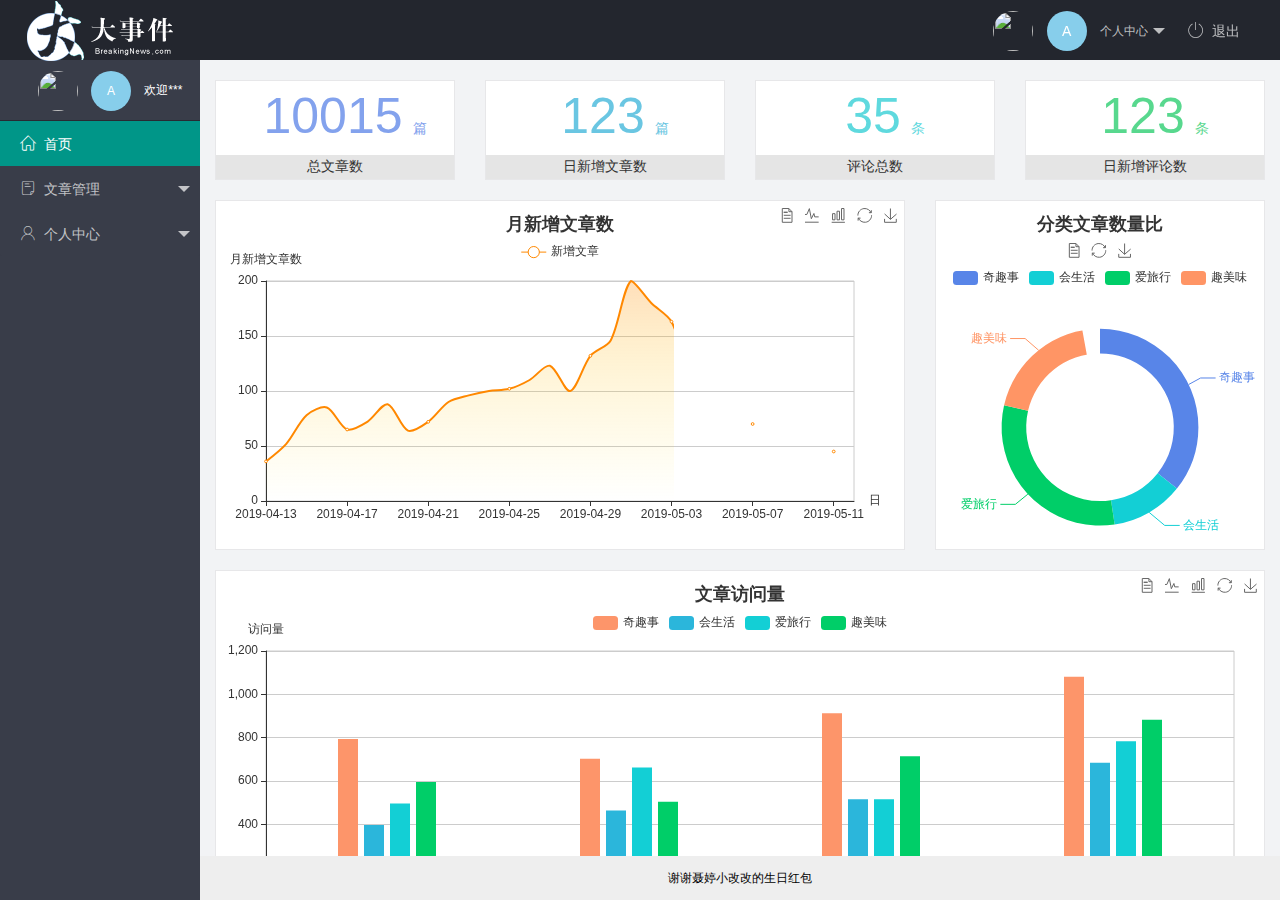
==== index.html @ 0f0960f3 "07" ====
<!DOCTYPE html>
<html lang="en">

<head>
  <meta charset="UTF-8">
  <meta name="viewport" content="width=device-width, initial-scale=1.0">
  <title>后台主页</title>
  <link rel="stylesheet" href="./assets/lib/layui/css/layui.css">
  <link rel="stylesheet" href="./assets/fonts/iconfont.css">
  <link rel="stylesheet" href="./assets/css/index.css">
</head>

<body class="layui-layout-body">
  <div class="layui-layout layui-layout-admin">
    <div class="layui-header">
      <div class="layui-logo">
        <img src="./assets/images/logo.png" alt="">
      </div>
      <!-- 头部区域（可配合layui已有的水平导航） -->

      <ul class="layui-nav layui-layout-right">
        <li class="layui-nav-item">
          <a href="javascript:;" class="userinfo">
            <img src="http://t.cn/RCzsdCq" class="layui-nav-img">
            <span class="text-avatar">A</span>
            个人中心
          </a>
          <dl class="layui-nav-child">
            <dd><a href="">

                基本资料</a></dd>
            <dd><a href="">更换头像</a></dd>
            <dd><a href="">重置密码</a></dd>
          </dl>
        </li>
        <li class="layui-nav-item"><a href=""><span class='iconfont icon-tuichu'></span>退出</a></li>
      </ul>
    </div>

    <div class="layui-side layui-bg-black">
      <div class="layui-side-scroll">
        <div class="userinfo">
          <img src="http://t.cn/RCzsdCq" class="layui-nav-img">
          <span class="text-avatar">A</span>
          <span id='welcome'>欢迎***</span>
        </div>
        <!-- 左侧导航区域（可配合layui已有的垂直导航） -->
        <ul class="layui-nav layui-nav-tree" lay-shrink="all">
          <li class="layui-nav-item  layui-this"><a href="./home/dashboard.html" target="fm"><span
                class='iconfont icon-home'></span>首页</a></li>
          <li class="layui-nav-item">
            <a class="" href="javascript:;"><span class='iconfont icon-16'></span>文章管理</a>
            <dl class="layui-nav-child">
              <dd><a href="javascript:;"> <i class='layui-icon layui-icon-app'></i>文章类别</a></dd>
              <dd><a href="javascript:;"> <i class='layui-icon layui-icon-app'></i>文章列表</a></dd>
              <dd><a href="javascript:;"> <i class='layui-icon layui-icon-app'></i>发布文章</a></dd>
            </dl>
          </li>
          <li class="layui-nav-item">
            <a href="javascript:;"><span class='iconfont icon-user'></span>个人中心</a>
            <dl class="layui-nav-child">
              <dd><a href="javascript:;"> <i class='layui-icon layui-icon-app'></i>基本资料</a></dd>
              <dd><a href="javascript:;"> <i class='layui-icon layui-icon-app'></i>更换头像</a></dd>
              <dd><a href="javascript:;"> <i class='layui-icon layui-icon-app'></i>重置密码</a></dd>
            </dl>
          </li>
        </ul>
      </div>
    </div>

    <div class="layui-body">
      <!-- 内容主体区域 -->
      <iframe name="fm" src="./home/dashboard.html" frameborder='0'></iframe>

      <div class="layui-footer">
        <!-- 底部固定区域 -->
        谢谢聂婷小改改的生日红包
      </div>
    </div>
    <script src="./assets/lib/layui/layui.all.js"></script>
</body>

</html>
---- assets/lib/layui/css/layui.css ----
/** layui-v2.5.5 MIT License By https://www.layui.com */
 .layui-inline,img{display:inline-block;vertical-align:middle}h1,h2,h3,h4,h5,h6{font-weight:400}.layui-edge,.layui-header,.layui-inline,.layui-main{position:relative}.layui-body,.layui-edge,.layui-elip{overflow:hidden}.layui-btn,.layui-edge,.layui-inline,img{vertical-align:middle}.layui-btn,.layui-disabled,.layui-icon,.layui-unselect{-moz-user-select:none;-webkit-user-select:none;-ms-user-select:none}.layui-elip,.layui-form-checkbox span,.layui-form-pane .layui-form-label{text-overflow:ellipsis;white-space:nowrap}.layui-breadcrumb,.layui-tree-btnGroup{visibility:hidden}blockquote,body,button,dd,div,dl,dt,form,h1,h2,h3,h4,h5,h6,input,li,ol,p,pre,td,textarea,th,ul{margin:0;padding:0;-webkit-tap-highlight-color:rgba(0,0,0,0)}a:active,a:hover{outline:0}img{border:none}li{list-style:none}table{border-collapse:collapse;border-spacing:0}h4,h5,h6{font-size:100%}button,input,optgroup,option,select,textarea{font-family:inherit;font-size:inherit;font-style:inherit;font-weight:inherit;outline:0}pre{white-space:pre-wrap;white-space:-moz-pre-wrap;white-space:-pre-wrap;white-space:-o-pre-wrap;word-wrap:break-word}body{line-height:24px;font:14px Helvetica Neue,Helvetica,PingFang SC,Tahoma,Arial,sans-serif}hr{height:1px;margin:10px 0;border:0;clear:both}a{color:#333;text-decoration:none}a:hover{color:#777}a cite{font-style:normal;*cursor:pointer}.layui-border-box,.layui-border-box *{box-sizing:border-box}.layui-box,.layui-box *{box-sizing:content-box}.layui-clear{clear:both;*zoom:1}.layui-clear:after{content:'\20';clear:both;*zoom:1;display:block;height:0}.layui-inline{*display:inline;*zoom:1}.layui-edge{display:inline-block;width:0;height:0;border-width:6px;border-style:dashed;border-color:transparent}.layui-edge-top{top:-4px;border-bottom-color:#999;border-bottom-style:solid}.layui-edge-right{border-left-color:#999;border-left-style:solid}.layui-edge-bottom{top:2px;border-top-color:#999;border-top-style:solid}.layui-edge-left{border-right-color:#999;border-right-style:solid}.layui-disabled,.layui-disabled:hover{color:#d2d2d2!important;cursor:not-allowed!important}.layui-circle{border-radius:100%}.layui-show{display:block!important}.layui-hide{display:none!important}@font-face{font-family:layui-icon;src:url(../font/iconfont.eot?v=250);src:url(../font/iconfont.eot?v=250#iefix) format('embedded-opentype'),url(../font/iconfont.woff2?v=250) format('woff2'),url(../font/iconfont.woff?v=250) format('woff'),url(../font/iconfont.ttf?v=250) format('truetype'),url(../font/iconfont.svg?v=250#layui-icon) format('svg')}.layui-icon{font-family:layui-icon!important;font-size:16px;font-style:normal;-webkit-font-smoothing:antialiased;-moz-osx-font-smoothing:grayscale}.layui-icon-reply-fill:before{content:"\e611"}.layui-icon-set-fill:before{content:"\e614"}.layui-icon-menu-fill:before{content:"\e60f"}.layui-icon-search:before{content:"\e615"}.layui-icon-share:before{content:"\e641"}.layui-icon-set-sm:before{content:"\e620"}.layui-icon-engine:before{content:"\e628"}.layui-icon-close:before{content:"\1006"}.layui-icon-close-fill:before{content:"\1007"}.layui-icon-chart-screen:before{content:"\e629"}.layui-icon-star:before{content:"\e600"}.layui-icon-circle-dot:before{content:"\e617"}.layui-icon-chat:before{content:"\e606"}.layui-icon-release:before{content:"\e609"}.layui-icon-list:before{content:"\e60a"}.layui-icon-chart:before{content:"\e62c"}.layui-icon-ok-circle:before{content:"\1005"}.layui-icon-layim-theme:before{content:"\e61b"}.layui-icon-table:before{content:"\e62d"}.layui-icon-right:before{content:"\e602"}.layui-icon-left:before{content:"\e603"}.layui-icon-cart-simple:before{content:"\e698"}.layui-icon-face-cry:before{content:"\e69c"}.layui-icon-face-smile:before{content:"\e6af"}.layui-icon-survey:before{content:"\e6b2"}.layui-icon-tree:before{content:"\e62e"}.layui-icon-upload-circle:before{content:"\e62f"}.layui-icon-add-circle:before{content:"\e61f"}.layui-icon-download-circle:before{content:"\e601"}.layui-icon-templeate-1:before{content:"\e630"}.layui-icon-util:before{content:"\e631"}.layui-icon-face-surprised:before{content:"\e664"}.layui-icon-edit:before{content:"\e642"}.layui-icon-speaker:before{content:"\e645"}.layui-icon-down:before{content:"\e61a"}.layui-icon-file:before{content:"\e621"}.layui-icon-layouts:before{content:"\e632"}.layui-icon-rate-half:before{content:"\e6c9"}.layui-icon-add-circle-fine:before{content:"\e608"}.layui-icon-prev-circle:before{content:"\e633"}.layui-icon-read:before{content:"\e705"}.layui-icon-404:before{content:"\e61c"}.layui-icon-carousel:before{content:"\e634"}.layui-icon-help:before{content:"\e607"}.layui-icon-code-circle:before{content:"\e635"}.layui-icon-water:before{content:"\e636"}.layui-icon-username:before{content:"\e66f"}.layui-icon-find-fill:before{content:"\e670"}.layui-icon-about:before{content:"\e60b"}.layui-icon-location:before{content:"\e715"}.layui-icon-up:before{content:"\e619"}.layui-icon-pause:before{content:"\e651"}.layui-icon-date:before{content:"\e637"}.layui-icon-layim-uploadfile:before{content:"\e61d"}.layui-icon-delete:before{content:"\e640"}.layui-icon-play:before{content:"\e652"}.layui-icon-top:before{content:"\e604"}.layui-icon-friends:before{content:"\e612"}.layui-icon-refresh-3:before{content:"\e9aa"}.layui-icon-ok:before{content:"\e605"}.layui-icon-layer:before{content:"\e638"}.layui-icon-face-smile-fine:before{content:"\e60c"}.layui-icon-dollar:before{content:"\e659"}.layui-icon-group:before{content:"\e613"}.layui-icon-layim-download:before{content:"\e61e"}.layui-icon-picture-fine:before{content:"\e60d"}.layui-icon-link:before{content:"\e64c"}.layui-icon-diamond:before{content:"\e735"}.layui-icon-log:before{content:"\e60e"}.layui-icon-rate-solid:before{content:"\e67a"}.layui-icon-fonts-del:before{content:"\e64f"}.layui-icon-unlink:before{content:"\e64d"}.layui-icon-fonts-clear:before{content:"\e639"}.layui-icon-triangle-r:before{content:"\e623"}.layui-icon-circle:before{content:"\e63f"}.layui-icon-radio:before{content:"\e643"}.layui-icon-align-center:before{content:"\e647"}.layui-icon-align-right:before{content:"\e648"}.layui-icon-align-left:before{content:"\e649"}.layui-icon-loading-1:before{content:"\e63e"}.layui-icon-return:before{content:"\e65c"}.layui-icon-fonts-strong:before{content:"\e62b"}.layui-icon-upload:before{content:"\e67c"}.layui-icon-dialogue:before{content:"\e63a"}.layui-icon-video:before{content:"\e6ed"}.layui-icon-headset:before{content:"\e6fc"}.layui-icon-cellphone-fine:before{content:"\e63b"}.layui-icon-add-1:before{content:"\e654"}.layui-icon-face-smile-b:before{content:"\e650"}.layui-icon-fonts-html:before{content:"\e64b"}.layui-icon-form:before{content:"\e63c"}.layui-icon-cart:before{content:"\e657"}.layui-icon-camera-fill:before{content:"\e65d"}.layui-icon-tabs:before{content:"\e62a"}.layui-icon-fonts-code:before{content:"\e64e"}.layui-icon-fire:before{content:"\e756"}.layui-icon-set:before{content:"\e716"}.layui-icon-fonts-u:before{content:"\e646"}.layui-icon-triangle-d:before{content:"\e625"}.layui-icon-tips:before{content:"\e702"}.layui-icon-picture:before{content:"\e64a"}.layui-icon-more-vertical:before{content:"\e671"}.layui-icon-flag:before{content:"\e66c"}.layui-icon-loading:before{content:"\e63d"}.layui-icon-fonts-i:before{content:"\e644"}.layui-icon-refresh-1:before{content:"\e666"}.layui-icon-rmb:before{content:"\e65e"}.layui-icon-home:before{content:"\e68e"}.layui-icon-user:before{content:"\e770"}.layui-icon-notice:before{content:"\e667"}.layui-icon-login-weibo:before{content:"\e675"}.layui-icon-voice:before{content:"\e688"}.layui-icon-upload-drag:before{content:"\e681"}.layui-icon-login-qq:before{content:"\e676"}.layui-icon-snowflake:before{content:"\e6b1"}.layui-icon-file-b:before{content:"\e655"}.layui-icon-template:before{content:"\e663"}.layui-icon-auz:before{content:"\e672"}.layui-icon-console:before{content:"\e665"}.layui-icon-app:before{content:"\e653"}.layui-icon-prev:before{content:"\e65a"}.layui-icon-website:before{content:"\e7ae"}.layui-icon-next:before{content:"\e65b"}.layui-icon-component:before{content:"\e857"}.layui-icon-more:before{content:"\e65f"}.layui-icon-login-wechat:before{content:"\e677"}.layui-icon-shrink-right:before{content:"\e668"}.layui-icon-spread-left:before{content:"\e66b"}.layui-icon-camera:before{content:"\e660"}.layui-icon-note:before{content:"\e66e"}.layui-icon-refresh:before{content:"\e669"}.layui-icon-female:before{content:"\e661"}.layui-icon-male:before{content:"\e662"}.layui-icon-password:before{content:"\e673"}.layui-icon-senior:before{content:"\e674"}.layui-icon-theme:before{content:"\e66a"}.layui-icon-tread:before{content:"\e6c5"}.layui-icon-praise:before{content:"\e6c6"}.layui-icon-star-fill:before{content:"\e658"}.layui-icon-rate:before{content:"\e67b"}.layui-icon-template-1:before{content:"\e656"}.layui-icon-vercode:before{content:"\e679"}.layui-icon-cellphone:before{content:"\e678"}.layui-icon-screen-full:before{content:"\e622"}.layui-icon-screen-restore:before{content:"\e758"}.layui-icon-cols:before{content:"\e610"}.layui-icon-export:before{content:"\e67d"}.layui-icon-print:before{content:"\e66d"}.layui-icon-slider:before{content:"\e714"}.layui-icon-addition:before{content:"\e624"}.layui-icon-subtraction:before{content:"\e67e"}.layui-icon-service:before{content:"\e626"}.layui-icon-transfer:before{content:"\e691"}.layui-main{width:1140px;margin:0 auto}.layui-header{z-index:1000;height:60px}.layui-header a:hover{transition:all .5s;-webkit-transition:all .5s}.layui-side{position:fixed;left:0;top:0;bottom:0;z-index:999;width:200px;overflow-x:hidden}.layui-side-scroll{position:relative;width:220px;height:100%;overflow-x:hidden}.layui-body{position:absolute;left:200px;right:0;top:0;bottom:0;z-index:998;width:auto;overflow-y:auto;box-sizing:border-box}.layui-layout-body{overflow:hidden}.layui-layout-admin .layui-header{background-color:#23262E}.layui-layout-admin .layui-side{top:60px;width:200px;overflow-x:hidden}.layui-layout-admin .layui-body{position:fixed;top:60px;bottom:44px}.layui-layout-admin .layui-main{width:auto;margin:0 15px}.layui-layout-admin .layui-footer{position:fixed;left:200px;right:0;bottom:0;height:44px;line-height:44px;padding:0 15px;background-color:#eee}.layui-layout-admin .layui-logo{position:absolute;left:0;top:0;width:200px;height:100%;line-height:60px;text-align:center;color:#009688;font-size:16px}.layui-layout-admin .layui-header .layui-nav{background:0 0}.layui-layout-left{position:absolute!important;left:200px;top:0}.layui-layout-right{position:absolute!important;right:0;top:0}.layui-container{position:relative;margin:0 auto;padding:0 15px;box-sizing:border-box}.layui-fluid{position:relative;margin:0 auto;padding:0 15px}.layui-row:after,.layui-row:before{content:'';display:block;clear:both}.layui-col-lg1,.layui-col-lg10,.layui-col-lg11,.layui-col-lg12,.layui-col-lg2,.layui-col-lg3,.layui-col-lg4,.layui-col-lg5,.layui-col-lg6,.layui-col-lg7,.layui-col-lg8,.layui-col-lg9,.layui-col-md1,.layui-col-md10,.layui-col-md11,.layui-col-md12,.layui-col-md2,.layui-col-md3,.layui-col-md4,.layui-col-md5,.layui-col-md6,.layui-col-md7,.layui-col-md8,.layui-col-md9,.layui-col-sm1,.layui-col-sm10,.layui-col-sm11,.layui-col-sm12,.layui-col-sm2,.layui-col-sm3,.layui-col-sm4,.layui-col-sm5,.layui-col-sm6,.layui-col-sm7,.layui-col-sm8,.layui-col-sm9,.layui-col-xs1,.layui-col-xs10,.layui-col-xs11,.layui-col-xs12,.layui-col-xs2,.layui-col-xs3,.layui-col-xs4,.layui-col-xs5,.layui-col-xs6,.layui-col-xs7,.layui-col-xs8,.layui-col-xs9{position:relative;display:block;box-sizing:border-box}.layui-col-xs1,.layui-col-xs10,.layui-col-xs11,.layui-col-xs12,.layui-col-xs2,.layui-col-xs3,.layui-col-xs4,.layui-col-xs5,.layui-col-xs6,.layui-col-xs7,.layui-col-xs8,.layui-col-xs9{float:left}.layui-col-xs1{width:8.33333333%}.layui-col-xs2{width:16.66666667%}.layui-col-xs3{width:25%}.layui-col-xs4{width:33.33333333%}.layui-col-xs5{width:41.66666667%}.layui-col-xs6{width:50%}.layui-col-xs7{width:58.33333333%}.layui-col-xs8{width:66.66666667%}.layui-col-xs9{width:75%}.layui-col-xs10{width:83.33333333%}.layui-col-xs11{width:91.66666667%}.layui-col-xs12{width:100%}.layui-col-xs-offset1{margin-left:8.33333333%}.layui-col-xs-offset2{margin-left:16.66666667%}.layui-col-xs-offset3{margin-left:25%}.layui-col-xs-offset4{margin-left:33.33333333%}.layui-col-xs-offset5{margin-left:41.66666667%}.layui-col-xs-offset6{margin-left:50%}.layui-col-xs-offset7{margin-left:58.33333333%}.layui-col-xs-offset8{margin-left:66.66666667%}.layui-col-xs-offset9{margin-left:75%}.layui-col-xs-offset10{margin-left:83.33333333%}.layui-col-xs-offset11{margin-left:91.66666667%}.layui-col-xs-offset12{margin-left:100%}@media screen and (max-width:768px){.layui-hide-xs{display:none!important}.layui-show-xs-block{display:block!important}.layui-show-xs-inline{display:inline!important}.layui-show-xs-inline-block{display:inline-block!important}}@media screen and (min-width:768px){.layui-container{width:750px}.layui-hide-sm{display:none!important}.layui-show-sm-block{display:block!important}.layui-show-sm-inline{display:inline!important}.layui-show-sm-inline-block{display:inline-block!important}.layui-col-sm1,.layui-col-sm10,.layui-col-sm11,.layui-col-sm12,.layui-col-sm2,.layui-col-sm3,.layui-col-sm4,.layui-col-sm5,.layui-col-sm6,.layui-col-sm7,.layui-col-sm8,.layui-col-sm9{float:left}.layui-col-sm1{width:8.33333333%}.layui-col-sm2{width:16.66666667%}.layui-col-sm3{width:25%}.layui-col-sm4{width:33.33333333%}.layui-col-sm5{width:41.66666667%}.layui-col-sm6{width:50%}.layui-col-sm7{width:58.33333333%}.layui-col-sm8{width:66.66666667%}.layui-col-sm9{width:75%}.layui-col-sm10{width:83.33333333%}.layui-col-sm11{width:91.66666667%}.layui-col-sm12{width:100%}.layui-col-sm-offset1{margin-left:8.33333333%}.layui-col-sm-offset2{margin-left:16.66666667%}.layui-col-sm-offset3{margin-left:25%}.layui-col-sm-offset4{margin-left:33.33333333%}.layui-col-sm-offset5{margin-left:41.66666667%}.layui-col-sm-offset6{margin-left:50%}.layui-col-sm-offset7{margin-left:58.33333333%}.layui-col-sm-offset8{margin-left:66.66666667%}.layui-col-sm-offset9{margin-left:75%}.layui-col-sm-offset10{margin-left:83.33333333%}.layui-col-sm-offset11{margin-left:91.66666667%}.layui-col-sm-offset12{margin-left:100%}}@media screen and (min-width:992px){.layui-container{width:970px}.layui-hide-md{display:none!important}.layui-show-md-block{display:block!important}.layui-show-md-inline{display:inline!important}.layui-show-md-inline-block{display:inline-block!important}.layui-col-md1,.layui-col-md10,.layui-col-md11,.layui-col-md12,.layui-col-md2,.layui-col-md3,.layui-col-md4,.layui-col-md5,.layui-col-md6,.layui-col-md7,.layui-col-md8,.layui-col-md9{float:left}.layui-col-md1{width:8.33333333%}.layui-col-md2{width:16.66666667%}.layui-col-md3{width:25%}.layui-col-md4{width:33.33333333%}.layui-col-md5{width:41.66666667%}.layui-col-md6{width:50%}.layui-col-md7{width:58.33333333%}.layui-col-md8{width:66.66666667%}.layui-col-md9{width:75%}.layui-col-md10{width:83.33333333%}.layui-col-md11{width:91.66666667%}.layui-col-md12{width:100%}.layui-col-md-offset1{margin-left:8.33333333%}.layui-col-md-offset2{margin-left:16.66666667%}.layui-col-md-offset3{margin-left:25%}.layui-col-md-offset4{margin-left:33.33333333%}.layui-col-md-offset5{margin-left:41.66666667%}.layui-col-md-offset6{margin-left:50%}.layui-col-md-offset7{margin-left:58.33333333%}.layui-col-md-offset8{margin-left:66.66666667%}.layui-col-md-offset9{margin-left:75%}.layui-col-md-offset10{margin-left:83.33333333%}.layui-col-md-offset11{margin-left:91.66666667%}.layui-col-md-offset12{margin-left:100%}}@media screen and (min-width:1200px){.layui-container{width:1170px}.layui-hide-lg{display:none!important}.layui-show-lg-block{display:block!important}.layui-show-lg-inline{display:inline!important}.layui-show-lg-inline-block{display:inline-block!important}.layui-col-lg1,.layui-col-lg10,.layui-col-lg11,.layui-col-lg12,.layui-col-lg2,.layui-col-lg3,.layui-col-lg4,.layui-col-lg5,.layui-col-lg6,.layui-col-lg7,.layui-col-lg8,.layui-col-lg9{float:left}.layui-col-lg1{width:8.33333333%}.layui-col-lg2{width:16.66666667%}.layui-col-lg3{width:25%}.layui-col-lg4{width:33.33333333%}.layui-col-lg5{width:41.66666667%}.layui-col-lg6{width:50%}.layui-col-lg7{width:58.33333333%}.layui-col-lg8{width:66.66666667%}.layui-col-lg9{width:75%}.layui-col-lg10{width:83.33333333%}.layui-col-lg11{width:91.66666667%}.layui-col-lg12{width:100%}.layui-col-lg-offset1{margin-left:8.33333333%}.layui-col-lg-offset2{margin-left:16.66666667%}.layui-col-lg-offset3{margin-left:25%}.layui-col-lg-offset4{margin-left:33.33333333%}.layui-col-lg-offset5{margin-left:41.66666667%}.layui-col-lg-offset6{margin-left:50%}.layui-col-lg-offset7{margin-left:58.33333333%}.layui-col-lg-offset8{margin-left:66.66666667%}.layui-col-lg-offset9{margin-left:75%}.layui-col-lg-offset10{margin-left:83.33333333%}.layui-col-lg-offset11{margin-left:91.66666667%}.layui-col-lg-offset12{margin-left:100%}}.layui-col-space1{margin:-.5px}.layui-col-space1>*{padding:.5px}.layui-col-space3{margin:-1.5px}.layui-col-space3>*{padding:1.5px}.layui-col-space5{margin:-2.5px}.layui-col-space5>*{padding:2.5px}.layui-col-space8{margin:-3.5px}.layui-col-space8>*{padding:3.5px}.layui-col-space10{margin:-5px}.layui-col-space10>*{padding:5px}.layui-col-space12{margin:-6px}.layui-col-space12>*{padding:6px}.layui-col-space15{margin:-7.5px}.layui-col-space15>*{padding:7.5px}.layui-col-space18{margin:-9px}.layui-col-space18>*{padding:9px}.layui-col-space20{margin:-10px}.layui-col-space20>*{padding:10px}.layui-col-space22{margin:-11px}.layui-col-space22>*{padding:11px}.layui-col-space25{margin:-12.5px}.layui-col-space25>*{padding:12.5px}.layui-col-space30{margin:-15px}.layui-col-space30>*{padding:15px}.layui-btn,.layui-input,.layui-select,.layui-textarea,.layui-upload-button{outline:0;-webkit-appearance:none;transition:all .3s;-webkit-transition:all .3s;box-sizing:border-box}.layui-elem-quote{margin-bottom:10px;padding:15px;line-height:22px;border-left:5px solid #009688;border-radius:0 2px 2px 0;background-color:#f2f2f2}.layui-quote-nm{border-style:solid;border-width:1px 1px 1px 5px;background:0 0}.layui-elem-field{margin-bottom:10px;padding:0;border-width:1px;border-style:solid}.layui-elem-field legend{margin-left:20px;padding:0 10px;font-size:20px;font-weight:300}.layui-field-title{margin:10px 0 20px;border-width:1px 0 0}.layui-field-box{padding:10px 15px}.layui-field-title .layui-field-box{padding:10px 0}.layui-progress{position:relative;height:6px;border-radius:20px;background-color:#e2e2e2}.layui-progress-bar{position:absolute;left:0;top:0;width:0;max-width:100%;height:6px;border-radius:20px;text-align:right;background-color:#5FB878;transition:all .3s;-webkit-transition:all .3s}.layui-progress-big,.layui-progress-big .layui-progress-bar{height:18px;line-height:18px}.layui-progress-text{position:relative;top:-20px;line-height:18px;font-size:12px;color:#666}.layui-progress-big .layui-progress-text{position:static;padding:0 10px;color:#fff}.layui-collapse{border-width:1px;border-style:solid;border-radius:2px}.layui-colla-content,.layui-colla-item{border-top-width:1px;border-top-style:solid}.layui-colla-item:first-child{border-top:none}.layui-colla-title{position:relative;height:42px;line-height:42px;padding:0 15px 0 35px;color:#333;background-color:#f2f2f2;cursor:pointer;font-size:14px;overflow:hidden}.layui-colla-content{display:none;padding:10px 15px;line-height:22px;color:#666}.layui-colla-icon{position:absolute;left:15px;top:0;font-size:14px}.layui-card{margin-bottom:15px;border-radius:2px;background-color:#fff;box-shadow:0 1px 2px 0 rgba(0,0,0,.05)}.layui-card:last-child{margin-bottom:0}.layui-card-header{position:relative;height:42px;line-height:42px;padding:0 15px;border-bottom:1px solid #f6f6f6;color:#333;border-radius:2px 2px 0 0;font-size:14px}.layui-bg-black,.layui-bg-blue,.layui-bg-cyan,.layui-bg-green,.layui-bg-orange,.layui-bg-red{color:#fff!important}.layui-card-body{position:relative;padding:10px 15px;line-height:24px}.layui-card-body[pad15]{padding:15px}.layui-card-body[pad20]{padding:20px}.layui-card-body .layui-table{margin:5px 0}.layui-card .layui-tab{margin:0}.layui-panel-window{position:relative;padding:15px;border-radius:0;border-top:5px solid #E6E6E6;background-color:#fff}.layui-auxiliar-moving{position:fixed;left:0;right:0;top:0;bottom:0;width:100%;height:100%;background:0 0;z-index:9999999999}.layui-form-label,.layui-form-mid,.layui-form-select,.layui-input-block,.layui-input-inline,.layui-textarea{position:relative}.layui-bg-red{background-color:#FF5722!important}.layui-bg-orange{background-color:#FFB800!important}.layui-bg-green{background-color:#009688!important}.layui-bg-cyan{background-color:#2F4056!important}.layui-bg-blue{background-color:#1E9FFF!important}.layui-bg-black{background-color:#393D49!important}.layui-bg-gray{background-color:#eee!important;color:#666!important}.layui-badge-rim,.layui-colla-content,.layui-colla-item,.layui-collapse,.layui-elem-field,.layui-form-pane .layui-form-item[pane],.layui-form-pane .layui-form-label,.layui-input,.layui-layedit,.layui-layedit-tool,.layui-quote-nm,.layui-select,.layui-tab-bar,.layui-tab-card,.layui-tab-title,.layui-tab-title .layui-this:after,.layui-textarea{border-color:#e6e6e6}.layui-timeline-item:before,hr{background-color:#e6e6e6}.layui-text{line-height:22px;font-size:14px;color:#666}.layui-text h1,.layui-text h2,.layui-text h3{font-weight:500;color:#333}.layui-text h1{font-size:30px}.layui-text h2{font-size:24px}.layui-text h3{font-size:18px}.layui-text a:not(.layui-btn){color:#01AAED}.layui-text a:not(.layui-btn):hover{text-decoration:underline}.layui-text ul{padding:5px 0 5px 15px}.layui-text ul li{margin-top:5px;list-style-type:disc}.layui-text em,.layui-word-aux{color:#999!important;padding:0 5px!important}.layui-btn{display:inline-block;height:38px;line-height:38px;padding:0 18px;background-color:#009688;color:#fff;white-space:nowrap;text-align:center;font-size:14px;border:none;border-radius:2px;cursor:pointer}.layui-btn:hover{opacity:.8;filter:alpha(opacity=80);color:#fff}.layui-btn:active{opacity:1;filter:alpha(opacity=100)}.layui-btn+.layui-btn{margin-left:10px}.layui-btn-container{font-size:0}.layui-btn-container .layui-btn{margin-right:10px;margin-bottom:10px}.layui-btn-container .layui-btn+.layui-btn{margin-left:0}.layui-table .layui-btn-container .layui-btn{margin-bottom:9px}.layui-btn-radius{border-radius:100px}.layui-btn .layui-icon{margin-right:3px;font-size:18px;vertical-align:bottom;vertical-align:middle\9}.layui-btn-primary{border:1px solid #C9C9C9;background-color:#fff;color:#555}.layui-btn-primary:hover{border-color:#009688;color:#333}.layui-btn-normal{background-color:#1E9FFF}.layui-btn-warm{background-color:#FFB800}.layui-btn-danger{background-color:#FF5722}.layui-btn-checked{background-color:#5FB878}.layui-btn-disabled,.layui-btn-disabled:active,.layui-btn-disabled:hover{border:1px solid #e6e6e6;background-color:#FBFBFB;color:#C9C9C9;cursor:not-allowed;opacity:1}.layui-btn-lg{height:44px;line-height:44px;padding:0 25px;font-size:16px}.layui-btn-sm{height:30px;line-height:30px;padding:0 10px;font-size:12px}.layui-btn-sm i{font-size:16px!important}.layui-btn-xs{height:22px;line-height:22px;padding:0 5px;font-size:12px}.layui-btn-xs i{font-size:14px!important}.layui-btn-group{display:inline-block;vertical-align:middle;font-size:0}.layui-btn-group .layui-btn{margin-left:0!important;margin-right:0!important;border-left:1px solid rgba(255,255,255,.5);border-radius:0}.layui-btn-group .layui-btn-primary{border-left:none}.layui-btn-group .layui-btn-primary:hover{border-color:#C9C9C9;color:#009688}.layui-btn-group .layui-btn:first-child{border-left:none;border-radius:2px 0 0 2px}.layui-btn-group .layui-btn-primary:first-child{border-left:1px solid #c9c9c9}.layui-btn-group .layui-btn:last-child{border-radius:0 2px 2px 0}.layui-btn-group .layui-btn+.layui-btn{margin-left:0}.layui-btn-group+.layui-btn-group{margin-left:10px}.layui-btn-fluid{width:100%}.layui-input,.layui-select,.layui-textarea{height:38px;line-height:1.3;line-height:38px\9;border-width:1px;border-style:solid;background-color:#fff;border-radius:2px}.layui-input::-webkit-input-placeholder,.layui-select::-webkit-input-placeholder,.layui-textarea::-webkit-input-placeholder{line-height:1.3}.layui-input,.layui-textarea{display:block;width:100%;padding-left:10px}.layui-input:hover,.layui-textarea:hover{border-color:#D2D2D2!important}.layui-input:focus,.layui-textarea:focus{border-color:#C9C9C9!important}.layui-textarea{min-height:100px;height:auto;line-height:20px;padding:6px 10px;resize:vertical}.layui-select{padding:0 10px}.layui-form input[type=checkbox],.layui-form input[type=radio],.layui-form select{display:none}.layui-form [lay-ignore]{display:initial}.layui-form-item{margin-bottom:15px;clear:both;*zoom:1}.layui-form-item:after{content:'\20';clear:both;*zoom:1;display:block;height:0}.layui-form-label{float:left;display:block;padding:9px 15px;width:80px;font-weight:400;line-height:20px;text-align:right}.layui-form-label-col{display:block;float:none;padding:9px 0;line-height:20px;text-align:left}.layui-form-item .layui-inline{margin-bottom:5px;margin-right:10px}.layui-input-block{margin-left:110px;min-height:36px}.layui-input-inline{display:inline-block;vertical-align:middle}.layui-form-item .layui-input-inline{float:left;width:190px;margin-right:10px}.layui-form-text .layui-input-inline{width:auto}.layui-form-mid{float:left;display:block;padding:9px 0!important;line-height:20px;margin-right:10px}.layui-form-danger+.layui-form-select .layui-input,.layui-form-danger:focus{border-color:#FF5722!important}.layui-form-select .layui-input{padding-right:30px;cursor:pointer}.layui-form-select .layui-edge{position:absolute;right:10px;top:50%;margin-top:-3px;cursor:pointer;border-width:6px;border-top-color:#c2c2c2;border-top-style:solid;transition:all .3s;-webkit-transition:all .3s}.layui-form-select dl{display:none;position:absolute;left:0;top:42px;padding:5px 0;z-index:899;min-width:100%;border:1px solid #d2d2d2;max-height:300px;overflow-y:auto;background-color:#fff;border-radius:2px;box-shadow:0 2px 4px rgba(0,0,0,.12);box-sizing:border-box}.layui-form-select dl dd,.layui-form-select dl dt{padding:0 10px;line-height:36px;white-space:nowrap;overflow:hidden;text-overflow:ellipsis}.layui-form-select dl dt{font-size:12px;color:#999}.layui-form-select dl dd{cursor:pointer}.layui-form-select dl dd:hover{background-color:#f2f2f2;-webkit-transition:.5s all;transition:.5s all}.layui-form-select .layui-select-group dd{padding-left:20px}.layui-form-select dl dd.layui-select-tips{padding-left:10px!important;color:#999}.layui-form-select dl dd.layui-this{background-color:#5FB878;color:#fff}.layui-form-checkbox,.layui-form-select dl dd.layui-disabled{background-color:#fff}.layui-form-selected dl{display:block}.layui-form-checkbox,.layui-form-checkbox *,.layui-form-switch{display:inline-block;vertical-align:middle}.layui-form-selected .layui-edge{margin-top:-9px;-webkit-transform:rotate(180deg);transform:rotate(180deg);margin-top:-3px\9}:root .layui-form-selected .layui-edge{margin-top:-9px\0/IE9}.layui-form-selectup dl{top:auto;bottom:42px}.layui-select-none{margin:5px 0;text-align:center;color:#999}.layui-select-disabled .layui-disabled{border-color:#eee!important}.layui-select-disabled .layui-edge{border-top-color:#d2d2d2}.layui-form-checkbox{position:relative;height:30px;line-height:30px;margin-right:10px;padding-right:30px;cursor:pointer;font-size:0;-webkit-transition:.1s linear;transition:.1s linear;box-sizing:border-box}.layui-form-checkbox span{padding:0 10px;height:100%;font-size:14px;border-radius:2px 0 0 2px;background-color:#d2d2d2;color:#fff;overflow:hidden}.layui-form-checkbox:hover span{background-color:#c2c2c2}.layui-form-checkbox i{position:absolute;right:0;top:0;width:30px;height:28px;border:1px solid #d2d2d2;border-left:none;border-radius:0 2px 2px 0;color:#fff;font-size:20px;text-align:center}.layui-form-checkbox:hover i{border-color:#c2c2c2;color:#c2c2c2}.layui-form-checked,.layui-form-checked:hover{border-color:#5FB878}.layui-form-checked span,.layui-form-checked:hover span{background-color:#5FB878}.layui-form-checked i,.layui-form-checked:hover i{color:#5FB878}.layui-form-item .layui-form-checkbox{margin-top:4px}.layui-form-checkbox[lay-skin=primary]{height:auto!important;line-height:normal!important;min-width:18px;min-height:18px;border:none!important;margin-right:0;padding-left:28px;padding-right:0;background:0 0}.layui-form-checkbox[lay-skin=primary] span{padding-left:0;padding-right:15px;line-height:18px;background:0 0;color:#666}.layui-form-checkbox[lay-skin=primary] i{right:auto;left:0;width:16px;height:16px;line-height:16px;border:1px solid #d2d2d2;font-size:12px;border-radius:2px;background-color:#fff;-webkit-transition:.1s linear;transition:.1s linear}.layui-form-checkbox[lay-skin=primary]:hover i{border-color:#5FB878;color:#fff}.layui-form-checked[lay-skin=primary] i{border-color:#5FB878!important;background-color:#5FB878;color:#fff}.layui-checkbox-disbaled[lay-skin=primary] span{background:0 0!important;color:#c2c2c2}.layui-checkbox-disbaled[lay-skin=primary]:hover i{border-color:#d2d2d2}.layui-form-item .layui-form-checkbox[lay-skin=primary]{margin-top:10px}.layui-form-switch{position:relative;height:22px;line-height:22px;min-width:35px;padding:0 5px;margin-top:8px;border:1px solid #d2d2d2;border-radius:20px;cursor:pointer;background-color:#fff;-webkit-transition:.1s linear;transition:.1s linear}.layui-form-switch i{position:absolute;left:5px;top:3px;width:16px;height:16px;border-radius:20px;background-color:#d2d2d2;-webkit-transition:.1s linear;transition:.1s linear}.layui-form-switch em{position:relative;top:0;width:25px;margin-left:21px;padding:0!important;text-align:center!important;color:#999!important;font-style:normal!important;font-size:12px}.layui-form-onswitch{border-color:#5FB878;background-color:#5FB878}.layui-checkbox-disbaled,.layui-checkbox-disbaled i{border-color:#e2e2e2!important}.layui-form-onswitch i{left:100%;margin-left:-21px;background-color:#fff}.layui-form-onswitch em{margin-left:5px;margin-right:21px;color:#fff!important}.layui-checkbox-disbaled span{background-color:#e2e2e2!important}.layui-checkbox-disbaled:hover i{color:#fff!important}[lay-radio]{display:none}.layui-form-radio,.layui-form-radio *{display:inline-block;vertical-align:middle}.layui-form-radio{line-height:28px;margin:6px 10px 0 0;padding-right:10px;cursor:pointer;font-size:0}.layui-form-radio *{font-size:14px}.layui-form-radio>i{margin-right:8px;font-size:22px;color:#c2c2c2}.layui-form-radio>i:hover,.layui-form-radioed>i{color:#5FB878}.layui-radio-disbaled>i{color:#e2e2e2!important}.layui-form-pane .layui-form-label{width:110px;padding:8px 15px;height:38px;line-height:20px;border-width:1px;border-style:solid;border-radius:2px 0 0 2px;text-align:center;background-color:#FBFBFB;overflow:hidden;box-sizing:border-box}.layui-form-pane .layui-input-inline{margin-left:-1px}.layui-form-pane .layui-input-block{margin-left:110px;left:-1px}.layui-form-pane .layui-input{border-radius:0 2px 2px 0}.layui-form-pane .layui-form-text .layui-form-label{float:none;width:100%;border-radius:2px;box-sizing:border-box;text-align:left}.layui-form-pane .layui-form-text .layui-input-inline{display:block;margin:0;top:-1px;clear:both}.layui-form-pane .layui-form-text .layui-input-block{margin:0;left:0;top:-1px}.layui-form-pane .layui-form-text .layui-textarea{min-height:100px;border-radius:0 0 2px 2px}.layui-form-pane .layui-form-checkbox{margin:4px 0 4px 10px}.layui-form-pane .layui-form-radio,.layui-form-pane .layui-form-switch{margin-top:6px;margin-left:10px}.layui-form-pane .layui-form-item[pane]{position:relative;border-width:1px;border-style:solid}.layui-form-pane .layui-form-item[pane] .layui-form-label{position:absolute;left:0;top:0;height:100%;border-width:0 1px 0 0}.layui-form-pane .layui-form-item[pane] .layui-input-inline{margin-left:110px}@media screen and (max-width:450px){.layui-form-item .layui-form-label{text-overflow:ellipsis;overflow:hidden;white-space:nowrap}.layui-form-item .layui-inline{display:block;margin-right:0;margin-bottom:20px;clear:both}.layui-form-item .layui-inline:after{content:'\20';clear:both;display:block;height:0}.layui-form-item .layui-input-inline{display:block;float:none;left:-3px;width:auto;margin:0 0 10px 112px}.layui-form-item .layui-input-inline+.layui-form-mid{margin-left:110px;top:-5px;padding:0}.layui-form-item .layui-form-checkbox{margin-right:5px;margin-bottom:5px}}.layui-layedit{border-width:1px;border-style:solid;border-radius:2px}.layui-layedit-tool{padding:3px 5px;border-bottom-width:1px;border-bottom-style:solid;font-size:0}.layedit-tool-fixed{position:fixed;top:0;border-top:1px solid #e2e2e2}.layui-layedit-tool .layedit-tool-mid,.layui-layedit-tool .layui-icon{display:inline-block;vertical-align:middle;text-align:center;font-size:14px}.layui-layedit-tool .layui-icon{position:relative;width:32px;height:30px;line-height:30px;margin:3px 5px;color:#777;cursor:pointer;border-radius:2px}.layui-layedit-tool .layui-icon:hover{color:#393D49}.layui-layedit-tool .layui-icon:active{color:#000}.layui-layedit-tool .layedit-tool-active{background-color:#e2e2e2;color:#000}.layui-layedit-tool .layui-disabled,.layui-layedit-tool .layui-disabled:hover{color:#d2d2d2;cursor:not-allowed}.layui-layedit-tool .layedit-tool-mid{width:1px;height:18px;margin:0 10px;background-color:#d2d2d2}.layedit-tool-html{width:50px!important;font-size:30px!important}.layedit-tool-b,.layedit-tool-code,.layedit-tool-help{font-size:16px!important}.layedit-tool-d,.layedit-tool-face,.layedit-tool-image,.layedit-tool-unlink{font-size:18px!important}.layedit-tool-image input{position:absolute;font-size:0;left:0;top:0;width:100%;height:100%;opacity:.01;filter:Alpha(opacity=1);cursor:pointer}.layui-layedit-iframe iframe{display:block;width:100%}#LAY_layedit_code{overflow:hidden}.layui-laypage{display:inline-block;*display:inline;*zoom:1;vertical-align:middle;margin:10px 0;font-size:0}.layui-laypage>a:first-child,.layui-laypage>a:first-child em{border-radius:2px 0 0 2px}.layui-laypage>a:last-child,.layui-laypage>a:last-child em{border-radius:0 2px 2px 0}.layui-laypage>:first-child{margin-left:0!important}.layui-laypage>:last-child{margin-right:0!important}.layui-laypage a,.layui-laypage button,.layui-laypage input,.layui-laypage select,.layui-laypage span{border:1px solid #e2e2e2}.layui-laypage a,.layui-laypage span{display:inline-block;*display:inline;*zoom:1;vertical-align:middle;padding:0 15px;height:28px;line-height:28px;margin:0 -1px 5px 0;background-color:#fff;color:#333;font-size:12px}.layui-flow-more a *,.layui-laypage input,.layui-table-view select[lay-ignore]{display:inline-block}.layui-laypage a:hover{color:#009688}.layui-laypage em{font-style:normal}.layui-laypage .layui-laypage-spr{color:#999;font-weight:700}.layui-laypage a{text-decoration:none}.layui-laypage .layui-laypage-curr{position:relative}.layui-laypage .layui-laypage-curr em{position:relative;color:#fff}.layui-laypage .layui-laypage-curr .layui-laypage-em{position:absolute;left:-1px;top:-1px;padding:1px;width:100%;height:100%;background-color:#009688}.layui-laypage-em{border-radius:2px}.layui-laypage-next em,.layui-laypage-prev em{font-family:Sim sun;font-size:16px}.layui-laypage .layui-laypage-count,.layui-laypage .layui-laypage-limits,.layui-laypage .layui-laypage-refresh,.layui-laypage .layui-laypage-skip{margin-left:10px;margin-right:10px;padding:0;border:none}.layui-laypage .layui-laypage-limits,.layui-laypage .layui-laypage-refresh{vertical-align:top}.layui-laypage .layui-laypage-refresh i{font-size:18px;cursor:pointer}.layui-laypage select{height:22px;padding:3px;border-radius:2px;cursor:pointer}.layui-laypage .layui-laypage-skip{height:30px;line-height:30px;color:#999}.layui-laypage button,.layui-laypage input{height:30px;line-height:30px;border-radius:2px;vertical-align:top;background-color:#fff;box-sizing:border-box}.layui-laypage input{width:40px;margin:0 10px;padding:0 3px;text-align:center}.layui-laypage input:focus,.layui-laypage select:focus{border-color:#009688!important}.layui-laypage button{margin-left:10px;padding:0 10px;cursor:pointer}.layui-table,.layui-table-view{margin:10px 0}.layui-flow-more{margin:10px 0;text-align:center;color:#999;font-size:14px}.layui-flow-more a{height:32px;line-height:32px}.layui-flow-more a *{vertical-align:top}.layui-flow-more a cite{padding:0 20px;border-radius:3px;background-color:#eee;color:#333;font-style:normal}.layui-flow-more a cite:hover{opacity:.8}.layui-flow-more a i{font-size:30px;color:#737383}.layui-table{width:100%;background-color:#fff;color:#666}.layui-table tr{transition:all .3s;-webkit-transition:all .3s}.layui-table th{text-align:left;font-weight:400}.layui-table tbody tr:hover,.layui-table thead tr,.layui-table-click,.layui-table-header,.layui-table-hover,.layui-table-mend,.layui-table-patch,.layui-table-tool,.layui-table-total,.layui-table-total tr,.layui-table[lay-even] tr:nth-child(even){background-color:#f2f2f2}.layui-table td,.layui-table th,.layui-table-col-set,.layui-table-fixed-r,.layui-table-grid-down,.layui-table-header,.layui-table-page,.layui-table-tips-main,.layui-table-tool,.layui-table-total,.layui-table-view,.layui-table[lay-skin=line],.layui-table[lay-skin=row]{border-width:1px;border-style:solid;border-color:#e6e6e6}.layui-table td,.layui-table th{position:relative;padding:9px 15px;min-height:20px;line-height:20px;font-size:14px}.layui-table[lay-skin=line] td,.layui-table[lay-skin=line] th{border-width:0 0 1px}.layui-table[lay-skin=row] td,.layui-table[lay-skin=row] th{border-width:0 1px 0 0}.layui-table[lay-skin=nob] td,.layui-table[lay-skin=nob] th{border:none}.layui-table img{max-width:100px}.layui-table[lay-size=lg] td,.layui-table[lay-size=lg] th{padding:15px 30px}.layui-table-view .layui-table[lay-size=lg] .layui-table-cell{height:40px;line-height:40px}.layui-table[lay-size=sm] td,.layui-table[lay-size=sm] th{font-size:12px;padding:5px 10px}.layui-table-view .layui-table[lay-size=sm] .layui-table-cell{height:20px;line-height:20px}.layui-table[lay-data]{display:none}.layui-table-box{position:relative;overflow:hidden}.layui-table-view .layui-table{position:relative;width:auto;margin:0}.layui-table-view .layui-table[lay-skin=line]{border-width:0 1px 0 0}.layui-table-view .layui-table[lay-skin=row]{border-width:0 0 1px}.layui-table-view .layui-table td,.layui-table-view .layui-table th{padding:5px 0;border-top:none;border-left:none}.layui-table-view .layui-table th.layui-unselect .layui-table-cell span{cursor:pointer}.layui-table-view .layui-table td{cursor:default}.layui-table-view .layui-table td[data-edit=text]{cursor:text}.layui-table-view .layui-form-checkbox[lay-skin=primary] i{width:18px;height:18px}.layui-table-view .layui-form-radio{line-height:0;padding:0}.layui-table-view .layui-form-radio>i{margin:0;font-size:20px}.layui-table-init{position:absolute;left:0;top:0;width:100%;height:100%;text-align:center;z-index:110}.layui-table-init .layui-icon{position:absolute;left:50%;top:50%;margin:-15px 0 0 -15px;font-size:30px;color:#c2c2c2}.layui-table-header{border-width:0 0 1px;overflow:hidden}.layui-table-header .layui-table{margin-bottom:-1px}.layui-table-tool .layui-inline[lay-event]{position:relative;width:26px;height:26px;padding:5px;line-height:16px;margin-right:10px;text-align:center;color:#333;border:1px solid #ccc;cursor:pointer;-webkit-transition:.5s all;transition:.5s all}.layui-table-tool .layui-inline[lay-event]:hover{border:1px solid #999}.layui-table-tool-temp{padding-right:120px}.layui-table-tool-self{position:absolute;right:17px;top:10px}.layui-table-tool .layui-table-tool-self .layui-inline[lay-event]{margin:0 0 0 10px}.layui-table-tool-panel{position:absolute;top:29px;left:-1px;padding:5px 0;min-width:150px;min-height:40px;border:1px solid #d2d2d2;text-align:left;overflow-y:auto;background-color:#fff;box-shadow:0 2px 4px rgba(0,0,0,.12)}.layui-table-cell,.layui-table-tool-panel li{overflow:hidden;text-overflow:ellipsis;white-space:nowrap}.layui-table-tool-panel li{padding:0 10px;line-height:30px;-webkit-transition:.5s all;transition:.5s all}.layui-table-tool-panel li .layui-form-checkbox[lay-skin=primary]{width:100%;padding-left:28px}.layui-table-tool-panel li:hover{background-color:#f2f2f2}.layui-table-tool-panel li .layui-form-checkbox[lay-skin=primary] i{position:absolute;left:0;top:0}.layui-table-tool-panel li .layui-form-checkbox[lay-skin=primary] span{padding:0}.layui-table-tool .layui-table-tool-self .layui-table-tool-panel{left:auto;right:-1px}.layui-table-col-set{position:absolute;right:0;top:0;width:20px;height:100%;border-width:0 0 0 1px;background-color:#fff}.layui-table-sort{width:10px;height:20px;margin-left:5px;cursor:pointer!important}.layui-table-sort .layui-edge{position:absolute;left:5px;border-width:5px}.layui-table-sort .layui-table-sort-asc{top:3px;border-top:none;border-bottom-style:solid;border-bottom-color:#b2b2b2}.layui-table-sort .layui-table-sort-asc:hover{border-bottom-color:#666}.layui-table-sort .layui-table-sort-desc{bottom:5px;border-bottom:none;border-top-style:solid;border-top-color:#b2b2b2}.layui-table-sort .layui-table-sort-desc:hover{border-top-color:#666}.layui-table-sort[lay-sort=asc] .layui-table-sort-asc{border-bottom-color:#000}.layui-table-sort[lay-sort=desc] .layui-table-sort-desc{border-top-color:#000}.layui-table-cell{height:28px;line-height:28px;padding:0 15px;position:relative;box-sizing:border-box}.layui-table-cell .layui-form-checkbox[lay-skin=primary]{top:-1px;padding:0}.layui-table-cell .layui-table-link{color:#01AAED}.laytable-cell-checkbox,.laytable-cell-numbers,.laytable-cell-radio,.laytable-cell-space{padding:0;text-align:center}.layui-table-body{position:relative;overflow:auto;margin-right:-1px;margin-bottom:-1px}.layui-table-body .layui-none{line-height:26px;padding:15px;text-align:center;color:#999}.layui-table-fixed{position:absolute;left:0;top:0;z-index:101}.layui-table-fixed .layui-table-body{overflow:hidden}.layui-table-fixed-l{box-shadow:0 -1px 8px rgba(0,0,0,.08)}.layui-table-fixed-r{left:auto;right:-1px;border-width:0 0 0 1px;box-shadow:-1px 0 8px rgba(0,0,0,.08)}.layui-table-fixed-r .layui-table-header{position:relative;overflow:visible}.layui-table-mend{position:absolute;right:-49px;top:0;height:100%;width:50px}.layui-table-tool{position:relative;z-index:890;width:100%;min-height:50px;line-height:30px;padding:10px 15px;border-width:0 0 1px}.layui-table-tool .layui-btn-container{margin-bottom:-10px}.layui-table-page,.layui-table-total{border-width:1px 0 0;margin-bottom:-1px;overflow:hidden}.layui-table-page{position:relative;width:100%;padding:7px 7px 0;height:41px;font-size:12px;white-space:nowrap}.layui-table-page>div{height:26px}.layui-table-page .layui-laypage{margin:0}.layui-table-page .layui-laypage a,.layui-table-page .layui-laypage span{height:26px;line-height:26px;margin-bottom:10px;border:none;background:0 0}.layui-table-page .layui-laypage a,.layui-table-page .layui-laypage span.layui-laypage-curr{padding:0 12px}.layui-table-page .layui-laypage span{margin-left:0;padding:0}.layui-table-page .layui-laypage .layui-laypage-prev{margin-left:-7px!important}.layui-table-page .layui-laypage .layui-laypage-curr .layui-laypage-em{left:0;top:0;padding:0}.layui-table-page .layui-laypage button,.layui-table-page .layui-laypage input{height:26px;line-height:26px}.layui-table-page .layui-laypage input{width:40px}.layui-table-page .layui-laypage button{padding:0 10px}.layui-table-page select{height:18px}.layui-table-patch .layui-table-cell{padding:0;width:30px}.layui-table-edit{position:absolute;left:0;top:0;width:100%;height:100%;padding:0 14px 1px;border-radius:0;box-shadow:1px 1px 20px rgba(0,0,0,.15)}.layui-table-edit:focus{border-color:#5FB878!important}select.layui-table-edit{padding:0 0 0 10px;border-color:#C9C9C9}.layui-table-view .layui-form-checkbox,.layui-table-view .layui-form-radio,.layui-table-view .layui-form-switch{top:0;margin:0;box-sizing:content-box}.layui-table-view .layui-form-checkbox{top:-1px;height:26px;line-height:26px}.layui-table-view .layui-form-checkbox i{height:26px}.layui-table-grid .layui-table-cell{overflow:visible}.layui-table-grid-down{position:absolute;top:0;right:0;width:26px;height:100%;padding:5px 0;border-width:0 0 0 1px;text-align:center;background-color:#fff;color:#999;cursor:pointer}.layui-table-grid-down .layui-icon{position:absolute;top:50%;left:50%;margin:-8px 0 0 -8px}.layui-table-grid-down:hover{background-color:#fbfbfb}body .layui-table-tips .layui-layer-content{background:0 0;padding:0;box-shadow:0 1px 6px rgba(0,0,0,.12)}.layui-table-tips-main{margin:-44px 0 0 -1px;max-height:150px;padding:8px 15px;font-size:14px;overflow-y:scroll;background-color:#fff;color:#666}.layui-table-tips-c{position:absolute;right:-3px;top:-13px;width:20px;height:20px;padding:3px;cursor:pointer;background-color:#666;border-radius:50%;color:#fff}.layui-table-tips-c:hover{background-color:#777}.layui-table-tips-c:before{position:relative;right:-2px}.layui-upload-file{display:none!important;opacity:.01;filter:Alpha(opacity=1)}.layui-upload-drag,.layui-upload-form,.layui-upload-wrap{display:inline-block}.layui-upload-list{margin:10px 0}.layui-upload-choose{padding:0 10px;color:#999}.layui-upload-drag{position:relative;padding:30px;border:1px dashed #e2e2e2;background-color:#fff;text-align:center;cursor:pointer;color:#999}.layui-upload-drag .layui-icon{font-size:50px;color:#009688}.layui-upload-drag[lay-over]{border-color:#009688}.layui-upload-iframe{position:absolute;width:0;height:0;border:0;visibility:hidden}.layui-upload-wrap{position:relative;vertical-align:middle}.layui-upload-wrap .layui-upload-file{display:block!important;position:absolute;left:0;top:0;z-index:10;font-size:100px;width:100%;height:100%;opacity:.01;filter:Alpha(opacity=1);cursor:pointer}.layui-transfer-active,.layui-transfer-box{display:inline-block;vertical-align:middle}.layui-transfer-box,.layui-transfer-header,.layui-transfer-search{border-width:0;border-style:solid;border-color:#e6e6e6}.layui-transfer-box{position:relative;border-width:1px;width:200px;height:360px;border-radius:2px;background-color:#fff}.layui-transfer-box .layui-form-checkbox{width:100%;margin:0!important}.layui-transfer-header{height:38px;line-height:38px;padding:0 10px;border-bottom-width:1px}.layui-transfer-search{position:relative;padding:10px;border-bottom-width:1px}.layui-transfer-search .layui-input{height:32px;padding-left:30px;font-size:12px}.layui-transfer-search .layui-icon-search{position:absolute;left:20px;top:50%;margin-top:-8px;color:#666}.layui-transfer-active{margin:0 15px}.layui-transfer-active .layui-btn{display:block;margin:0;padding:0 15px;background-color:#5FB878;border-color:#5FB878;color:#fff}.layui-transfer-active .layui-btn-disabled{background-color:#FBFBFB;border-color:#e6e6e6;color:#C9C9C9}.layui-transfer-active .layui-btn:first-child{margin-bottom:15px}.layui-transfer-active .layui-btn .layui-icon{margin:0;font-size:14px!important}.layui-transfer-data{padding:5px 0;overflow:auto}.layui-transfer-data li{height:32px;line-height:32px;padding:0 10px}.layui-transfer-data li:hover{background-color:#f2f2f2;transition:.5s all}.layui-transfer-data .layui-none{padding:15px 10px;text-align:center;color:#999}.layui-nav{position:relative;padding:0 20px;background-color:#393D49;color:#fff;border-radius:2px;font-size:0;box-sizing:border-box}.layui-nav *{font-size:14px}.layui-nav .layui-nav-item{position:relative;display:inline-block;*display:inline;*zoom:1;vertical-align:middle;line-height:60px}.layui-nav .layui-nav-item a{display:block;padding:0 20px;color:#fff;color:rgba(255,255,255,.7);transition:all .3s;-webkit-transition:all .3s}.layui-nav .layui-this:after,.layui-nav-bar,.layui-nav-tree .layui-nav-itemed:after{position:absolute;left:0;top:0;width:0;height:5px;background-color:#5FB878;transition:all .2s;-webkit-transition:all .2s}.layui-nav-bar{z-index:1000}.layui-nav .layui-nav-item a:hover,.layui-nav .layui-this a{color:#fff}.layui-nav .layui-this:after{content:'';top:auto;bottom:0;width:100%}.layui-nav-img{width:30px;height:30px;margin-right:10px;border-radius:50%}.layui-nav .layui-nav-more{content:'';width:0;height:0;border-style:solid dashed dashed;border-color:#fff transparent transparent;overflow:hidden;cursor:pointer;transition:all .2s;-webkit-transition:all .2s;position:absolute;top:50%;right:3px;margin-top:-3px;border-width:6px;border-top-color:rgba(255,255,255,.7)}.layui-nav .layui-nav-mored,.layui-nav-itemed>a .layui-nav-more{margin-top:-9px;border-style:dashed dashed solid;border-color:transparent transparent #fff}.layui-nav-child{display:none;position:absolute;left:0;top:65px;min-width:100%;line-height:36px;padding:5px 0;box-shadow:0 2px 4px rgba(0,0,0,.12);border:1px solid #d2d2d2;background-color:#fff;z-index:100;border-radius:2px;white-space:nowrap}.layui-nav .layui-nav-child a{color:#333}.layui-nav .layui-nav-child a:hover{background-color:#f2f2f2;color:#000}.layui-nav-child dd{position:relative}.layui-nav .layui-nav-child dd.layui-this a,.layui-nav-child dd.layui-this{background-color:#5FB878;color:#fff}.layui-nav-child dd.layui-this:after{display:none}.layui-nav-tree{width:200px;padding:0}.layui-nav-tree .layui-nav-item{display:block;width:100%;line-height:45px}.layui-nav-tree .layui-nav-item a{position:relative;height:45px;line-height:45px;text-overflow:ellipsis;overflow:hidden;white-space:nowrap}.layui-nav-tree .layui-nav-item a:hover{background-color:#4E5465}.layui-nav-tree .layui-nav-bar{width:5px;height:0;background-color:#009688}.layui-nav-tree .layui-nav-child dd.layui-this,.layui-nav-tree .layui-nav-child dd.layui-this a,.layui-nav-tree .layui-this,.layui-nav-tree .layui-this>a,.layui-nav-tree .layui-this>a:hover{background-color:#009688;color:#fff}.layui-nav-tree .layui-this:after{display:none}.layui-nav-itemed>a,.layui-nav-tree .layui-nav-title a,.layui-nav-tree .layui-nav-title a:hover{color:#fff!important}.layui-nav-tree .layui-nav-child{position:relative;z-index:0;top:0;border:none;box-shadow:none}.layui-nav-tree .layui-nav-child a{height:40px;line-height:40px;color:#fff;color:rgba(255,255,255,.7)}.layui-nav-tree .layui-nav-child,.layui-nav-tree .layui-nav-child a:hover{background:0 0;color:#fff}.layui-nav-tree .layui-nav-more{right:10px}.layui-nav-itemed>.layui-nav-child{display:block;padding:0;background-color:rgba(0,0,0,.3)!important}.layui-nav-itemed>.layui-nav-child>.layui-this>.layui-nav-child{display:block}.layui-nav-side{position:fixed;top:0;bottom:0;left:0;overflow-x:hidden;z-index:999}.layui-bg-blue .layui-nav-bar,.layui-bg-blue .layui-nav-itemed:after,.layui-bg-blue .layui-this:after{background-color:#93D1FF}.layui-bg-blue .layui-nav-child dd.layui-this{background-color:#1E9FFF}.layui-bg-blue .layui-nav-itemed>a,.layui-nav-tree.layui-bg-blue .layui-nav-title a,.layui-nav-tree.layui-bg-blue .layui-nav-title a:hover{background-color:#007DDB!important}.layui-breadcrumb{font-size:0}.layui-breadcrumb>*{font-size:14px}.layui-breadcrumb a{color:#999!important}.layui-breadcrumb a:hover{color:#5FB878!important}.layui-breadcrumb a cite{color:#666;font-style:normal}.layui-breadcrumb span[lay-separator]{margin:0 10px;color:#999}.layui-tab{margin:10px 0;text-align:left!important}.layui-tab[overflow]>.layui-tab-title{overflow:hidden}.layui-tab-title{position:relative;left:0;height:40px;white-space:nowrap;font-size:0;border-bottom-width:1px;border-bottom-style:solid;transition:all .2s;-webkit-transition:all .2s}.layui-tab-title li{display:inline-block;*display:inline;*zoom:1;vertical-align:middle;font-size:14px;transition:all .2s;-webkit-transition:all .2s;position:relative;line-height:40px;min-width:65px;padding:0 15px;text-align:center;cursor:pointer}.layui-tab-title li a{display:block}.layui-tab-title .layui-this{color:#000}.layui-tab-title .layui-this:after{position:absolute;left:0;top:0;content:'';width:100%;height:41px;border-width:1px;border-style:solid;border-bottom-color:#fff;border-radius:2px 2px 0 0;box-sizing:border-box;pointer-events:none}.layui-tab-bar{position:absolute;right:0;top:0;z-index:10;width:30px;height:39px;line-height:39px;border-width:1px;border-style:solid;border-radius:2px;text-align:center;background-color:#fff;cursor:pointer}.layui-tab-bar .layui-icon{position:relative;display:inline-block;top:3px;transition:all .3s;-webkit-transition:all .3s}.layui-tab-item{display:none}.layui-tab-more{padding-right:30px;height:auto!important;white-space:normal!important}.layui-tab-more li.layui-this:after{border-bottom-color:#e2e2e2;border-radius:2px}.layui-tab-more .layui-tab-bar .layui-icon{top:-2px;top:3px\9;-webkit-transform:rotate(180deg);transform:rotate(180deg)}:root .layui-tab-more .layui-tab-bar .layui-icon{top:-2px\0/IE9}.layui-tab-content{padding:10px}.layui-tab-title li .layui-tab-close{position:relative;display:inline-block;width:18px;height:18px;line-height:20px;margin-left:8px;top:1px;text-align:center;font-size:14px;color:#c2c2c2;transition:all .2s;-webkit-transition:all .2s}.layui-tab-title li .layui-tab-close:hover{border-radius:2px;background-color:#FF5722;color:#fff}.layui-tab-brief>.layui-tab-title .layui-this{color:#009688}.layui-tab-brief>.layui-tab-more li.layui-this:after,.layui-tab-brief>.layui-tab-title .layui-this:after{border:none;border-radius:0;border-bottom:2px solid #5FB878}.layui-tab-brief[overflow]>.layui-tab-title .layui-this:after{top:-1px}.layui-tab-card{border-width:1px;border-style:solid;border-radius:2px;box-shadow:0 2px 5px 0 rgba(0,0,0,.1)}.layui-tab-card>.layui-tab-title{background-color:#f2f2f2}.layui-tab-card>.layui-tab-title li{margin-right:-1px;margin-left:-1px}.layui-tab-card>.layui-tab-title .layui-this{background-color:#fff}.layui-tab-card>.layui-tab-title .layui-this:after{border-top:none;border-width:1px;border-bottom-color:#fff}.layui-tab-card>.layui-tab-title .layui-tab-bar{height:40px;line-height:40px;border-radius:0;border-top:none;border-right:none}.layui-tab-card>.layui-tab-more .layui-this{background:0 0;color:#5FB878}.layui-tab-card>.layui-tab-more .layui-this:after{border:none}.layui-timeline{padding-left:5px}.layui-timeline-item{position:relative;padding-bottom:20px}.layui-timeline-axis{position:absolute;left:-5px;top:0;z-index:10;width:20px;height:20px;line-height:20px;background-color:#fff;color:#5FB878;border-radius:50%;text-align:center;cursor:pointer}.layui-timeline-axis:hover{color:#FF5722}.layui-timeline-item:before{content:'';position:absolute;left:5px;top:0;z-index:0;width:1px;height:100%}.layui-timeline-item:last-child:before{display:none}.layui-timeline-item:first-child:before{display:block}.layui-timeline-content{padding-left:25px}.layui-timeline-title{position:relative;margin-bottom:10px}.layui-badge,.layui-badge-dot,.layui-badge-rim{position:relative;display:inline-block;padding:0 6px;font-size:12px;text-align:center;background-color:#FF5722;color:#fff;border-radius:2px}.layui-badge{height:18px;line-height:18px}.layui-badge-dot{width:8px;height:8px;padding:0;border-radius:50%}.layui-badge-rim{height:18px;line-height:18px;border-width:1px;border-style:solid;background-color:#fff;color:#666}.layui-btn .layui-badge,.layui-btn .layui-badge-dot{margin-left:5px}.layui-nav .layui-badge,.layui-nav .layui-badge-dot{position:absolute;top:50%;margin:-8px 6px 0}.layui-tab-title .layui-badge,.layui-tab-title .layui-badge-dot{left:5px;top:-2px}.layui-carousel{position:relative;left:0;top:0;background-color:#f8f8f8}.layui-carousel>[carousel-item]{position:relative;width:100%;height:100%;overflow:hidden}.layui-carousel>[carousel-item]:before{position:absolute;content:'\e63d';left:50%;top:50%;width:100px;line-height:20px;margin:-10px 0 0 -50px;text-align:center;color:#c2c2c2;font-family:layui-icon!important;font-size:30px;font-style:normal;-webkit-font-smoothing:antialiased;-moz-osx-font-smoothing:grayscale}.layui-carousel>[carousel-item]>*{display:none;position:absolute;left:0;top:0;width:100%;height:100%;background-color:#f8f8f8;transition-duration:.3s;-webkit-transition-duration:.3s}.layui-carousel-updown>*{-webkit-transition:.3s ease-in-out up;transition:.3s ease-in-out up}.layui-carousel-arrow{display:none\9;opacity:0;position:absolute;left:10px;top:50%;margin-top:-18px;width:36px;height:36px;line-height:36px;text-align:center;font-size:20px;border:0;border-radius:50%;background-color:rgba(0,0,0,.2);color:#fff;-webkit-transition-duration:.3s;transition-duration:.3s;cursor:pointer}.layui-carousel-arrow[lay-type=add]{left:auto!important;right:10px}.layui-carousel:hover .layui-carousel-arrow[lay-type=add],.layui-carousel[lay-arrow=always] .layui-carousel-arrow[lay-type=add]{right:20px}.layui-carousel[lay-arrow=always] .layui-carousel-arrow{opacity:1;left:20px}.layui-carousel[lay-arrow=none] .layui-carousel-arrow{display:none}.layui-carousel-arrow:hover,.layui-carousel-ind ul:hover{background-color:rgba(0,0,0,.35)}.layui-carousel:hover .layui-carousel-arrow{display:block\9;opacity:1;left:20px}.layui-carousel-ind{position:relative;top:-35px;width:100%;line-height:0!important;text-align:center;font-size:0}.layui-carousel[lay-indicator=outside]{margin-bottom:30px}.layui-carousel[lay-indicator=outside] .layui-carousel-ind{top:10px}.layui-carousel[lay-indicator=outside] .layui-carousel-ind ul{background-color:rgba(0,0,0,.5)}.layui-carousel[lay-indicator=none] .layui-carousel-ind{display:none}.layui-carousel-ind ul{display:inline-block;padding:5px;background-color:rgba(0,0,0,.2);border-radius:10px;-webkit-transition-duration:.3s;transition-duration:.3s}.layui-carousel-ind li{display:inline-block;width:10px;height:10px;margin:0 3px;font-size:14px;background-color:#e2e2e2;background-color:rgba(255,255,255,.5);border-radius:50%;cursor:pointer;-webkit-transition-duration:.3s;transition-duration:.3s}.layui-carousel-ind li:hover{background-color:rgba(255,255,255,.7)}.layui-carousel-ind li.layui-this{background-color:#fff}.layui-carousel>[carousel-item]>.layui-carousel-next,.layui-carousel>[carousel-item]>.layui-carousel-prev,.layui-carousel>[carousel-item]>.layui-this{display:block}.layui-carousel>[carousel-item]>.layui-this{left:0}.layui-carousel>[carousel-item]>.layui-carousel-prev{left:-100%}.layui-carousel>[carousel-item]>.layui-carousel-next{left:100%}.layui-carousel>[carousel-item]>.layui-carousel-next.layui-carousel-left,.layui-carousel>[carousel-item]>.layui-carousel-prev.layui-carousel-right{left:0}.layui-carousel>[carousel-item]>.layui-this.layui-carousel-left{left:-100%}.layui-carousel>[carousel-item]>.layui-this.layui-carousel-right{left:100%}.layui-carousel[lay-anim=updown] .layui-carousel-arrow{left:50%!important;top:20px;margin:0 0 0 -18px}.layui-carousel[lay-anim=updown]>[carousel-item]>*,.layui-carousel[lay-anim=fade]>[carousel-item]>*{left:0!important}.layui-carousel[lay-anim=updown] .layui-carousel-arrow[lay-type=add]{top:auto!important;bottom:20px}.layui-carousel[lay-anim=updown] .layui-carousel-ind{position:absolute;top:50%;right:20px;width:auto;height:auto}.layui-carousel[lay-anim=updown] .layui-carousel-ind ul{padding:3px 5px}.layui-carousel[lay-anim=updown] .layui-carousel-ind li{display:block;margin:6px 0}.layui-carousel[lay-anim=updown]>[carousel-item]>.layui-this{top:0}.layui-carousel[lay-anim=updown]>[carousel-item]>.layui-carousel-prev{top:-100%}.layui-carousel[lay-anim=updown]>[carousel-item]>.layui-carousel-next{top:100%}.layui-carousel[lay-anim=updown]>[carousel-item]>.layui-carousel-next.layui-carousel-left,.layui-carousel[lay-anim=updown]>[carousel-item]>.layui-carousel-prev.layui-carousel-right{top:0}.layui-carousel[lay-anim=updown]>[carousel-item]>.layui-this.layui-carousel-left{top:-100%}.layui-carousel[lay-anim=updown]>[carousel-item]>.layui-this.layui-carousel-right{top:100%}.layui-carousel[lay-anim=fade]>[carousel-item]>.layui-carousel-next,.layui-carousel[lay-anim=fade]>[carousel-item]>.layui-carousel-prev{opacity:0}.layui-carousel[lay-anim=fade]>[carousel-item]>.layui-carousel-next.layui-carousel-left,.layui-carousel[lay-anim=fade]>[carousel-item]>.layui-carousel-prev.layui-carousel-right{opacity:1}.layui-carousel[lay-anim=fade]>[carousel-item]>.layui-this.layui-carousel-left,.layui-carousel[lay-anim=fade]>[carousel-item]>.layui-this.layui-carousel-right{opacity:0}.layui-fixbar{position:fixed;right:15px;bottom:15px;z-index:999999}.layui-fixbar li{width:50px;height:50px;line-height:50px;margin-bottom:1px;text-align:center;cursor:pointer;font-size:30px;background-color:#9F9F9F;color:#fff;border-radius:2px;opacity:.95}.layui-fixbar li:hover{opacity:.85}.layui-fixbar li:active{opacity:1}.layui-fixbar .layui-fixbar-top{display:none;font-size:40px}body .layui-util-face{border:none;background:0 0}body .layui-util-face .layui-layer-content{padding:0;background-color:#fff;color:#666;box-shadow:none}.layui-util-face .layui-layer-TipsG{display:none}.layui-util-face ul{position:relative;width:372px;padding:10px;border:1px solid #D9D9D9;background-color:#fff;box-shadow:0 0 20px rgba(0,0,0,.2)}.layui-util-face ul li{cursor:pointer;float:left;border:1px solid #e8e8e8;height:22px;width:26px;overflow:hidden;margin:-1px 0 0 -1px;padding:4px 2px;text-align:center}.layui-util-face ul li:hover{position:relative;z-index:2;border:1px solid #eb7350;background:#fff9ec}.layui-code{position:relative;margin:10px 0;padding:15px;line-height:20px;border:1px solid #ddd;border-left-width:6px;background-color:#F2F2F2;color:#333;font-family:Courier New;font-size:12px}.layui-rate,.layui-rate *{display:inline-block;vertical-align:middle}.layui-rate{padding:10px 5px 10px 0;font-size:0}.layui-rate li i.layui-icon{font-size:20px;color:#FFB800;margin-right:5px;transition:all .3s;-webkit-transition:all .3s}.layui-rate li i:hover{cursor:pointer;transform:scale(1.12);-webkit-transform:scale(1.12)}.layui-rate[readonly] li i:hover{cursor:default;transform:scale(1)}.layui-colorpicker{width:26px;height:26px;border:1px solid #e6e6e6;padding:5px;border-radius:2px;line-height:24px;display:inline-block;cursor:pointer;transition:all .3s;-webkit-transition:all .3s}.layui-colorpicker:hover{border-color:#d2d2d2}.layui-colorpicker.layui-colorpicker-lg{width:34px;height:34px;line-height:32px}.layui-colorpicker.layui-colorpicker-sm{width:24px;height:24px;line-height:22px}.layui-colorpicker.layui-colorpicker-xs{width:22px;height:22px;line-height:20px}.layui-colorpicker-trigger-bgcolor{display:block;background:url([data-uri]);border-radius:2px}.layui-colorpicker-trigger-span{display:block;height:100%;box-sizing:border-box;border:1px solid rgba(0,0,0,.15);border-radius:2px;text-align:center}.layui-colorpicker-trigger-i{display:inline-block;color:#FFF;font-size:12px}.layui-colorpicker-trigger-i.layui-icon-close{color:#999}.layui-colorpicker-main{position:absolute;z-index:66666666;width:280px;padding:7px;background:#FFF;border:1px solid #d2d2d2;border-radius:2px;box-shadow:0 2px 4px rgba(0,0,0,.12)}.layui-colorpicker-main-wrapper{height:180px;position:relative}.layui-colorpicker-basis{width:260px;height:100%;position:relative}.layui-colorpicker-basis-white{width:100%;height:100%;position:absolute;top:0;left:0;background:linear-gradient(90deg,#FFF,hsla(0,0%,100%,0))}.layui-colorpicker-basis-black{width:100%;height:100%;position:absolute;top:0;left:0;background:linear-gradient(0deg,#000,transparent)}.layui-colorpicker-basis-cursor{width:10px;height:10px;border:1px solid #FFF;border-radius:50%;position:absolute;top:-3px;right:-3px;cursor:pointer}.layui-colorpicker-side{position:absolute;top:0;right:0;width:12px;height:100%;background:linear-gradient(red,#FF0,#0F0,#0FF,#00F,#F0F,red)}.layui-colorpicker-side-slider{width:100%;height:5px;box-shadow:0 0 1px #888;box-sizing:border-box;background:#FFF;border-radius:1px;border:1px solid #f0f0f0;cursor:pointer;position:absolute;left:0}.layui-colorpicker-main-alpha{display:none;height:12px;margin-top:7px;background:url([data-uri])}.layui-colorpicker-alpha-bgcolor{height:100%;position:relative}.layui-colorpicker-alpha-slider{width:5px;height:100%;box-shadow:0 0 1px #888;box-sizing:border-box;background:#FFF;border-radius:1px;border:1px solid #f0f0f0;cursor:pointer;position:absolute;top:0}.layui-colorpicker-main-pre{padding-top:7px;font-size:0}.layui-colorpicker-pre{width:20px;height:20px;border-radius:2px;display:inline-block;margin-left:6px;margin-bottom:7px;cursor:pointer}.layui-colorpicker-pre:nth-child(11n+1){margin-left:0}.layui-colorpicker-pre-isalpha{background:url([data-uri])}.layui-colorpicker-pre.layui-this{box-shadow:0 0 3px 2px rgba(0,0,0,.15)}.layui-colorpicker-pre>div{height:100%;border-radius:2px}.layui-colorpicker-main-input{text-align:right;padding-top:7px}.layui-colorpicker-main-input .layui-btn-container .layui-btn{margin:0 0 0 10px}.layui-colorpicker-main-input div.layui-inline{float:left;margin-right:10px;font-size:14px}.layui-colorpicker-main-input input.layui-input{width:150px;height:30px;color:#666}.layui-slider{height:4px;background:#e2e2e2;border-radius:3px;position:relative;cursor:pointer}.layui-slider-bar{border-radius:3px;position:absolute;height:100%}.layui-slider-step{position:absolute;top:0;width:4px;height:4px;border-radius:50%;background:#FFF;-webkit-transform:translateX(-50%);transform:translateX(-50%)}.layui-slider-wrap{width:36px;height:36px;position:absolute;top:-16px;-webkit-transform:translateX(-50%);transform:translateX(-50%);z-index:10;text-align:center}.layui-slider-wrap-btn{width:12px;height:12px;border-radius:50%;background:#FFF;display:inline-block;vertical-align:middle;cursor:pointer;transition:.3s}.layui-slider-wrap:after{content:"";height:100%;display:inline-block;vertical-align:middle}.layui-slider-wrap-btn.layui-slider-hover,.layui-slider-wrap-btn:hover{transform:scale(1.2)}.layui-slider-wrap-btn.layui-disabled:hover{transform:scale(1)!important}.layui-slider-tips{position:absolute;top:-42px;z-index:66666666;white-space:nowrap;display:none;-webkit-transform:translateX(-50%);transform:translateX(-50%);color:#FFF;background:#000;border-radius:3px;height:25px;line-height:25px;padding:0 10px}.layui-slider-tips:after{content:'';position:absolute;bottom:-12px;left:50%;margin-left:-6px;width:0;height:0;border-width:6px;border-style:solid;border-color:#000 transparent transparent}.layui-slider-input{width:70px;height:32px;border:1px solid #e6e6e6;border-radius:3px;font-size:16px;line-height:32px;position:absolute;right:0;top:-15px}.layui-slider-input-btn{display:none;position:absolute;top:0;right:0;width:20px;height:100%;border-left:1px solid #d2d2d2}.layui-slider-input-btn i{cursor:pointer;position:absolute;right:0;bottom:0;width:20px;height:50%;font-size:12px;line-height:16px;text-align:center;color:#999}.layui-slider-input-btn i:first-child{top:0;border-bottom:1px solid #d2d2d2}.layui-slider-input-txt{height:100%;font-size:14px}.layui-slider-input-txt input{height:100%;border:none}.layui-slider-input-btn i:hover{color:#009688}.layui-slider-vertical{width:4px;margin-left:34px}.layui-slider-vertical .layui-slider-bar{width:4px}.layui-slider-vertical .layui-slider-step{top:auto;left:0;-webkit-transform:translateY(50%);transform:translateY(50%)}.layui-slider-vertical .layui-slider-wrap{top:auto;left:-16px;-webkit-transform:translateY(50%);transform:translateY(50%)}.layui-slider-vertical .layui-slider-tips{top:auto;left:2px}@media \0screen{.layui-slider-wrap-btn{margin-left:-20px}.layui-slider-vertical .layui-slider-wrap-btn{margin-left:0;margin-bottom:-20px}.layui-slider-vertical .layui-slider-tips{margin-left:-8px}.layui-slider>span{margin-left:8px}}.layui-tree{line-height:22px}.layui-tree .layui-form-checkbox{margin:0!important}.layui-tree-set{width:100%;position:relative}.layui-tree-pack{display:none;padding-left:20px;position:relative}.layui-tree-iconClick,.layui-tree-main{display:inline-block;vertical-align:middle}.layui-tree-line .layui-tree-pack{padding-left:27px}.layui-tree-line .layui-tree-set .layui-tree-set:after{content:'';position:absolute;top:14px;left:-9px;width:17px;height:0;border-top:1px dotted #c0c4cc}.layui-tree-entry{position:relative;padding:3px 0;height:20px;white-space:nowrap}.layui-tree-entry:hover{background-color:#eee}.layui-tree-line .layui-tree-entry:hover{background-color:rgba(0,0,0,0)}.layui-tree-line .layui-tree-entry:hover .layui-tree-txt{color:#999;text-decoration:underline;transition:.3s}.layui-tree-main{cursor:pointer;padding-right:10px}.layui-tree-line .layui-tree-set:before{content:'';position:absolute;top:0;left:-9px;width:0;height:100%;border-left:1px dotted #c0c4cc}.layui-tree-line .layui-tree-set.layui-tree-setLineShort:before{height:13px}.layui-tree-line .layui-tree-set.layui-tree-setHide:before{height:0}.layui-tree-iconClick{position:relative;height:20px;line-height:20px;margin:0 10px;color:#c0c4cc}.layui-tree-icon{height:12px;line-height:12px;width:12px;text-align:center;border:1px solid #c0c4cc}.layui-tree-iconClick .layui-icon{font-size:18px}.layui-tree-icon .layui-icon{font-size:12px;color:#666}.layui-tree-iconArrow{padding:0 5px}.layui-tree-iconArrow:after{content:'';position:absolute;left:4px;top:3px;z-index:100;width:0;height:0;border-width:5px;border-style:solid;border-color:transparent transparent transparent #c0c4cc;transition:.5s}.layui-tree-btnGroup,.layui-tree-editInput{position:relative;vertical-align:middle;display:inline-block}.layui-tree-spread>.layui-tree-entry>.layui-tree-iconClick>.layui-tree-iconArrow:after{transform:rotate(90deg) translate(3px,4px)}.layui-tree-txt{display:inline-block;vertical-align:middle;color:#555}.layui-tree-search{margin-bottom:15px;color:#666}.layui-tree-btnGroup .layui-icon{display:inline-block;vertical-align:middle;padding:0 2px;cursor:pointer}.layui-tree-btnGroup .layui-icon:hover{color:#999;transition:.3s}.layui-tree-entry:hover .layui-tree-btnGroup{visibility:visible}.layui-tree-editInput{height:20px;line-height:20px;padding:0 3px;border:none;background-color:rgba(0,0,0,.05)}.layui-tree-emptyText{text-align:center;color:#999}.layui-anim{-webkit-animation-duration:.3s;animation-duration:.3s;-webkit-animation-fill-mode:both;animation-fill-mode:both}.layui-anim.layui-icon{display:inline-block}.layui-anim-loop{-webkit-animation-iteration-count:infinite;animation-iteration-count:infinite}.layui-trans,.layui-trans a{transition:all .3s;-webkit-transition:all .3s}@-webkit-keyframes layui-rotate{from{-webkit-transform:rotate(0)}to{-webkit-transform:rotate(360deg)}}@keyframes layui-rotate{from{transform:rotate(0)}to{transform:rotate(360deg)}}.layui-anim-rotate{-webkit-animation-name:layui-rotate;animation-name:layui-rotate;-webkit-animation-duration:1s;animation-duration:1s;-webkit-animation-timing-function:linear;animation-timing-function:linear}@-webkit-keyframes layui-up{from{-webkit-transform:translate3d(0,100%,0);opacity:.3}to{-webkit-transform:translate3d(0,0,0);opacity:1}}@keyframes layui-up{from{transform:translate3d(0,100%,0);opacity:.3}to{transform:translate3d(0,0,0);opacity:1}}.layui-anim-up{-webkit-animation-name:layui-up;animation-name:layui-up}@-webkit-keyframes layui-upbit{from{-webkit-transform:translate3d(0,30px,0);opacity:.3}to{-webkit-transform:translate3d(0,0,0);opacity:1}}@keyframes layui-upbit{from{transform:translate3d(0,30px,0);opacity:.3}to{transform:translate3d(0,0,0);opacity:1}}.layui-anim-upbit{-webkit-animation-name:layui-upbit;animation-name:layui-upbit}@-webkit-keyframes layui-scale{0%{opacity:.3;-webkit-transform:scale(.5)}100%{opacity:1;-webkit-transform:scale(1)}}@keyframes layui-scale{0%{opacity:.3;-ms-transform:scale(.5);transform:scale(.5)}100%{opacity:1;-ms-transform:scale(1);transform:scale(1)}}.layui-anim-scale{-webkit-animation-name:layui-scale;animation-name:layui-scale}@-webkit-keyframes layui-scale-spring{0%{opacity:.5;-webkit-transform:scale(.5)}80%{opacity:.8;-webkit-transform:scale(1.1)}100%{opacity:1;-webkit-transform:scale(1)}}@keyframes layui-scale-spring{0%{opacity:.5;transform:scale(.5)}80%{opacity:.8;transform:scale(1.1)}100%{opacity:1;transform:scale(1)}}.layui-anim-scaleSpring{-webkit-animation-name:layui-scale-spring;animation-name:layui-scale-spring}@-webkit-keyframes layui-fadein{0%{opacity:0}100%{opacity:1}}@keyframes layui-fadein{0%{opacity:0}100%{opacity:1}}.layui-anim-fadein{-webkit-animation-name:layui-fadein;animation-name:layui-fadein}@-webkit-keyframes layui-fadeout{0%{opacity:1}100%{opacity:0}}@keyframes layui-fadeout{0%{opacity:1}100%{opacity:0}}.layui-anim-fadeout{-webkit-animation-name:layui-fadeout;animation-name:layui-fadeout}
---- assets/fonts/iconfont.css ----
@font-face {font-family: "iconfont";
  src: url('iconfont.eot?t=1576139966484'); /* IE9 */
  src: url('iconfont.eot?t=1576139966484#iefix') format('embedded-opentype'), /* IE6-IE8 */
  url('[data-uri]') format('woff2'),
  url('iconfont.woff?t=1576139966484') format('woff'),
  url('iconfont.ttf?t=1576139966484') format('truetype'), /* chrome, firefox, opera, Safari, Android, iOS 4.2+ */
  url('iconfont.svg?t=1576139966484#iconfont') format('svg'); /* iOS 4.1- */
}

.iconfont {
  font-family: "iconfont" !important;
  font-size: 16px;
  font-style: normal;
  -webkit-font-smoothing: antialiased;
  -moz-osx-font-smoothing: grayscale;
}

.icon-home:before {
  content: "\e6a9";
}

.icon-user:before {
  content: "\e614";
}

.icon-pinglun:before {
  content: "\e616";
}

.icon-tuichu:before {
  content: "\e865";
}

.icon-16:before {
  content: "\e615";
}
---- assets/css/index.css ----
.layui-footer{
  font-size: 12px;
  text-align: center;
}
.iconfont {
  margin-right: 8px;
}
.layui-icon {
  margin-right: 8px;
  margin-left: 20px;
}
iframe {
  width: 100%;
  height: 100%;
}
.layui-body {
  overflow: hidden;
}
a {
  transition: none!important;
}
.userinfo {
  height: 60px;
  line-height: 60px;
  text-align: center;
  font-size: 12px;
  user-select: none;
}
.layui-side-scroll .userinfo {
  border-bottom: 1px solid #282b33;
}
.layui-nav-img {
  width: 40px;
  height: 40px;
}
.text-avatar {
  display: inline-block;
  width: 40px;
  height: 40px;
  background-color: skyblue;
  border-radius: 50%;
  line-height: 40px;
  text-align: center;
  color: #fff;
  position: relative;
  top: 1px;
  margin-right: 10px;
}
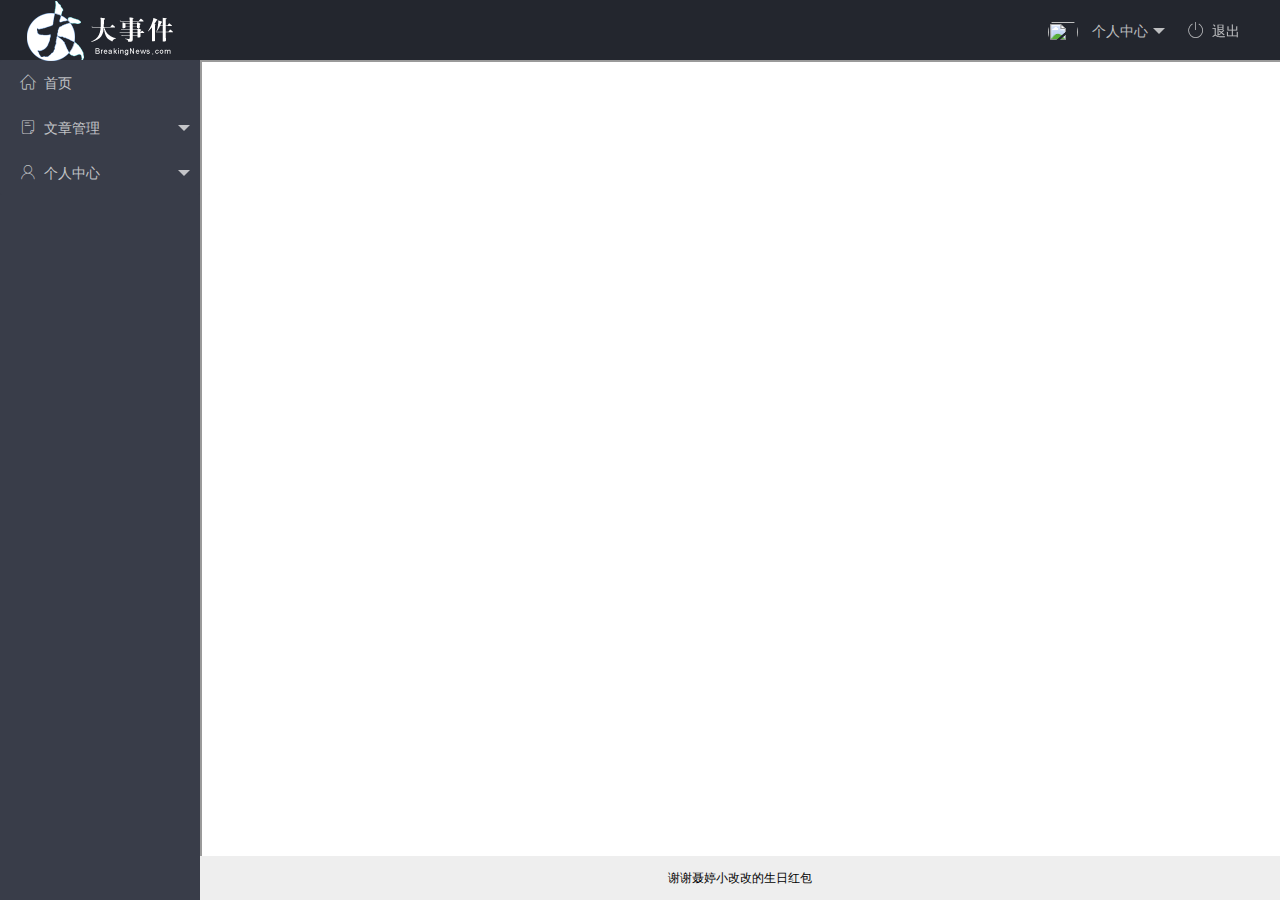
==== commit 7edd3b6a: "切换" ====
--- a/index.html
+++ b/index.html
@@ -20,9 +20,8 @@
 
       <ul class="layui-nav layui-layout-right">
         <li class="layui-nav-item">
-          <a href="javascript:;" class="userinfo">
+          <a href="javascript:;">
             <img src="http://t.cn/RCzsdCq" class="layui-nav-img">
-            <span class="text-avatar">A</span>
             个人中心
           </a>
           <dl class="layui-nav-child">
@@ -39,14 +38,9 @@
 
     <div class="layui-side layui-bg-black">
       <div class="layui-side-scroll">
-        <div class="userinfo">
-          <img src="http://t.cn/RCzsdCq" class="layui-nav-img">
-          <span class="text-avatar">A</span>
-          <span id='welcome'>欢迎***</span>
-        </div>
         <!-- 左侧导航区域（可配合layui已有的垂直导航） -->
         <ul class="layui-nav layui-nav-tree" lay-shrink="all">
-          <li class="layui-nav-item  layui-this"><a href="./home/dashboard.html" target="fm"><span
+          <li class="layui-nav-item"><a href="home/dashboard.html" target="fm"><span
                 class='iconfont icon-home'></span>首页</a></li>
           <li class="layui-nav-item">
             <a class="" href="javascript:;"><span class='iconfont icon-16'></span>文章管理</a>
@@ -70,14 +64,15 @@
 
     <div class="layui-body">
       <!-- 内容主体区域 -->
-      <iframe name="fm" src="./home/dashboard.html" frameborder='0'></iframe>
+      <iframe name="fm" src=""></iframe>
+    </div>
 
-      <div class="layui-footer">
-        <!-- 底部固定区域 -->
-        谢谢聂婷小改改的生日红包
-      </div>
+    <div class="layui-footer">
+      <!-- 底部固定区域 -->
+      谢谢聂婷小改改的生日红包
     </div>
-    <script src="./assets/lib/layui/layui.all.js"></script>
+  </div>
+  <script src="./assets/lib/layui/layui.all.js"></script>
 </body>
 
 </html>--- a/assets/css/index.css
+++ b/assets/css/index.css
@@ -9,40 +9,10 @@
   margin-right: 8px;
   margin-left: 20px;
 }
-iframe {
+iframe{
   width: 100%;
   height: 100%;
 }
-.layui-body {
+.layui-body{
   overflow: hidden;
-}
-a {
-  transition: none!important;
-}
-.userinfo {
-  height: 60px;
-  line-height: 60px;
-  text-align: center;
-  font-size: 12px;
-  user-select: none;
-}
-.layui-side-scroll .userinfo {
-  border-bottom: 1px solid #282b33;
-}
-.layui-nav-img {
-  width: 40px;
-  height: 40px;
-}
-.text-avatar {
-  display: inline-block;
-  width: 40px;
-  height: 40px;
-  background-color: skyblue;
-  border-radius: 50%;
-  line-height: 40px;
-  text-align: center;
-  color: #fff;
-  position: relative;
-  top: 1px;
-  margin-right: 10px;
 }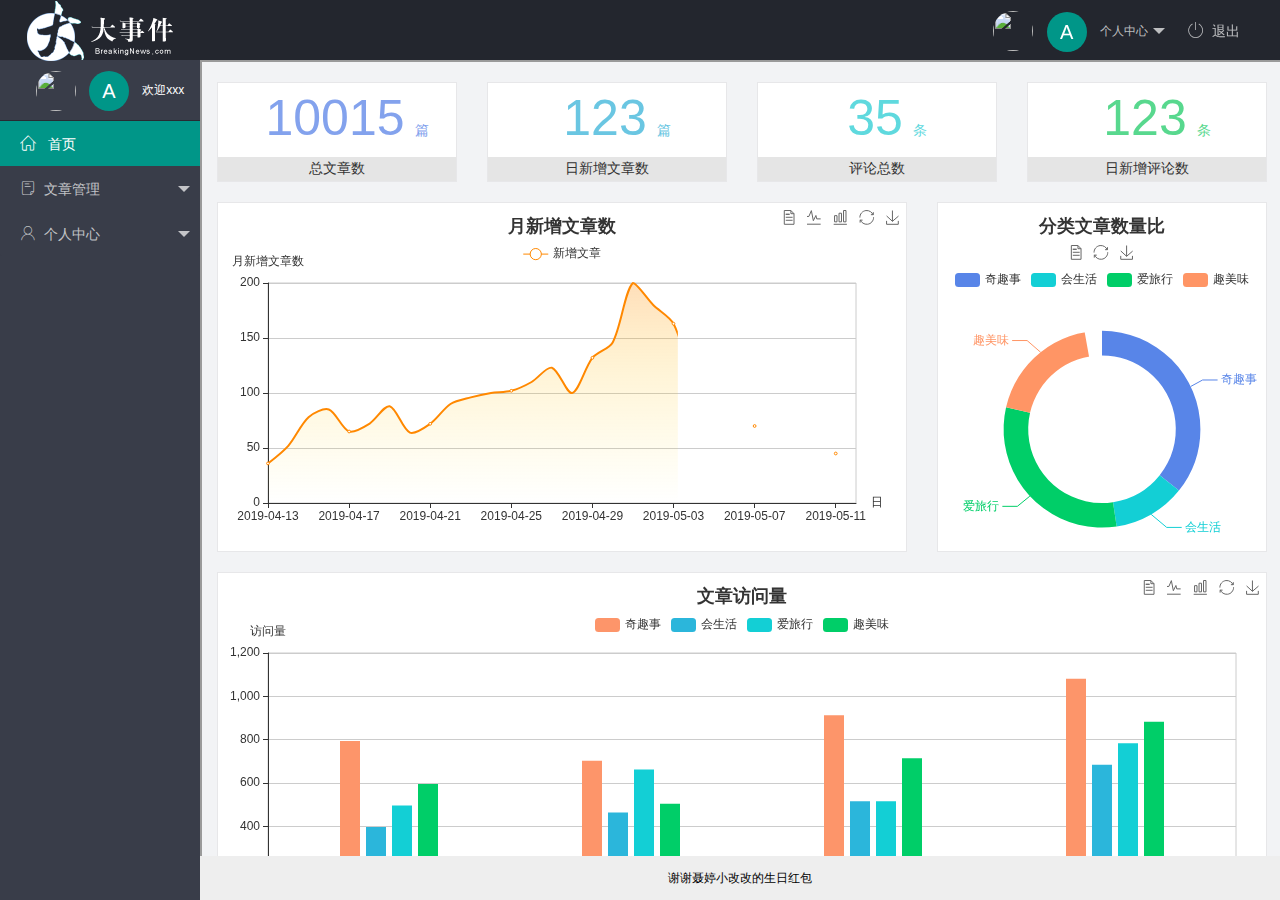
==== commit ed30c631: "07" ====
--- a/index.html
+++ b/index.html
@@ -20,8 +20,9 @@
 
       <ul class="layui-nav layui-layout-right">
         <li class="layui-nav-item">
-          <a href="javascript:;">
+          <a href="javascript:;" class="userinfo">
             <img src="http://t.cn/RCzsdCq" class="layui-nav-img">
+            <span class="text-avatar">A</span>
             个人中心
           </a>
           <dl class="layui-nav-child">
@@ -38,10 +39,19 @@
 
     <div class="layui-side layui-bg-black">
       <div class="layui-side-scroll">
+        <div class="userinfo">
+          <img src="http://t.cn/RCzsdCq" class="layui-nav-img">
+          <span class="text-avatar">A</span>
+          <span>欢迎xxx</span>
+        </div>
         <!-- 左侧导航区域（可配合layui已有的垂直导航） -->
         <ul class="layui-nav layui-nav-tree" lay-shrink="all">
-          <li class="layui-nav-item"><a href="home/dashboard.html" target="fm"><span
-                class='iconfont icon-home'></span>首页</a></li>
+          <li class="layui-nav-item layui-this">
+            <a href="home/dashboard.html" target="fm">
+              <span class='iconfont icon-home'></span>
+              首页
+            </a>
+          </li>
           <li class="layui-nav-item">
             <a class="" href="javascript:;"><span class='iconfont icon-16'></span>文章管理</a>
             <dl class="layui-nav-child">
@@ -64,7 +74,7 @@
 
     <div class="layui-body">
       <!-- 内容主体区域 -->
-      <iframe name="fm" src=""></iframe>
+      <iframe name="fm" src="home/dashboard.html"></iframe>
     </div>
 
     <div class="layui-footer">
@@ -73,6 +83,9 @@
     </div>
   </div>
   <script src="./assets/lib/layui/layui.all.js"></script>
+  <script src="./assets/lib/jquery.js"></script>
+  <script src="./assets/js/baseAPI.js"></script>
+  <script src="./assets/js/index.js"></script>
 </body>
 
 </html>--- a/assets/css/index.css
+++ b/assets/css/index.css
@@ -15,4 +15,36 @@
 }
 .layui-body{
   overflow: hidden;
-}+}
+a{
+  transition: none!important;
+}
+.userinfo{
+  height: 60px;
+  line-height: 60px;
+  text-align: center;
+  font-size: 12px;
+  /* 文本不会被选中 */
+  user-select: none;
+}
+.layui-side-scroll .userinfo{
+  border-bottom: 1px solid #282b33;
+}
+.layui-nav-img{
+  width: 40px;
+  height: 40px;
+}
+.text-avatar{
+  display: inline-block;
+  width: 40px;
+  height: 40px;
+  line-height: 40px;
+  text-align: center;
+  background-color: #009688;
+  border-radius: 50%;
+  position: relative;
+  top: 4px;
+  font-size: 20px;
+  color: #fff;
+  margin-right: 10px;
+}
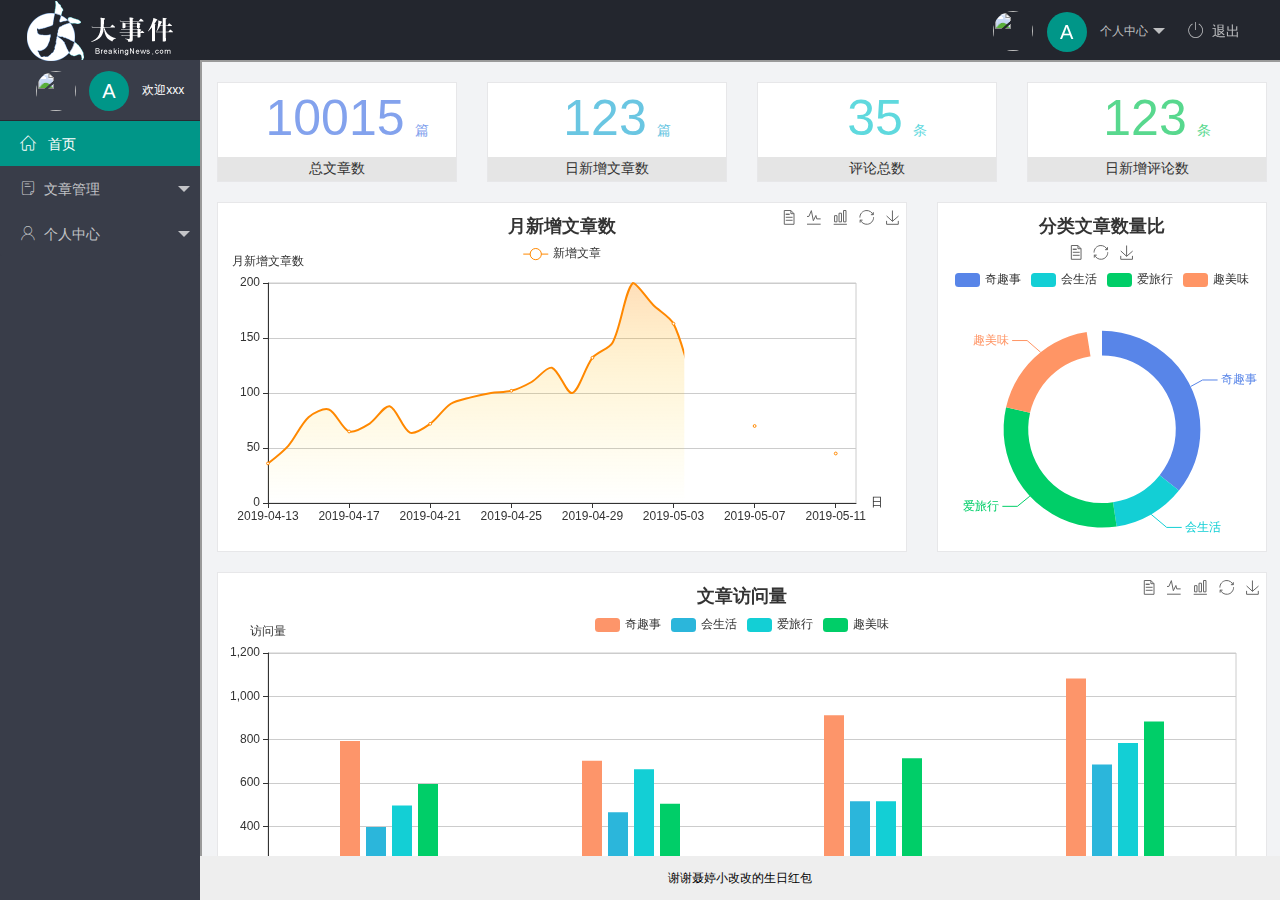
==== commit 23003b02: "success" ====
--- a/index.html
+++ b/index.html
@@ -33,7 +33,8 @@
             <dd><a href="">重置密码</a></dd>
           </dl>
         </li>
-        <li class="layui-nav-item"><a href=""><span class='iconfont icon-tuichu'></span>退出</a></li>
+        <li class="layui-nav-item"><a href="javascript:;" class="tuichu"><span
+              class='iconfont icon-tuichu'></span>退出</a></li>
       </ul>
     </div>
 
@@ -42,7 +43,7 @@
         <div class="userinfo">
           <img src="http://t.cn/RCzsdCq" class="layui-nav-img">
           <span class="text-avatar">A</span>
-          <span>欢迎xxx</span>
+          <span class="welcome">欢迎xxx</span>
         </div>
         <!-- 左侧导航区域（可配合layui已有的垂直导航） -->
         <ul class="layui-nav layui-nav-tree" lay-shrink="all">
@@ -63,9 +64,9 @@
           <li class="layui-nav-item">
             <a href="javascript:;"><span class='iconfont icon-user'></span>个人中心</a>
             <dl class="layui-nav-child">
-              <dd><a href="javascript:;"> <i class='layui-icon layui-icon-app'></i>基本资料</a></dd>
+              <dd><a href="./user_info.html" target="fm"> <i class='layui-icon layui-icon-app'></i>基本资料</a></dd>
               <dd><a href="javascript:;"> <i class='layui-icon layui-icon-app'></i>更换头像</a></dd>
-              <dd><a href="javascript:;"> <i class='layui-icon layui-icon-app'></i>重置密码</a></dd>
+              <dd><a href="./user_pwd.html" target="fm"> <i class='layui-icon layui-icon-app'></i>重置密码</a></dd>
             </dl>
           </li>
         </ul>
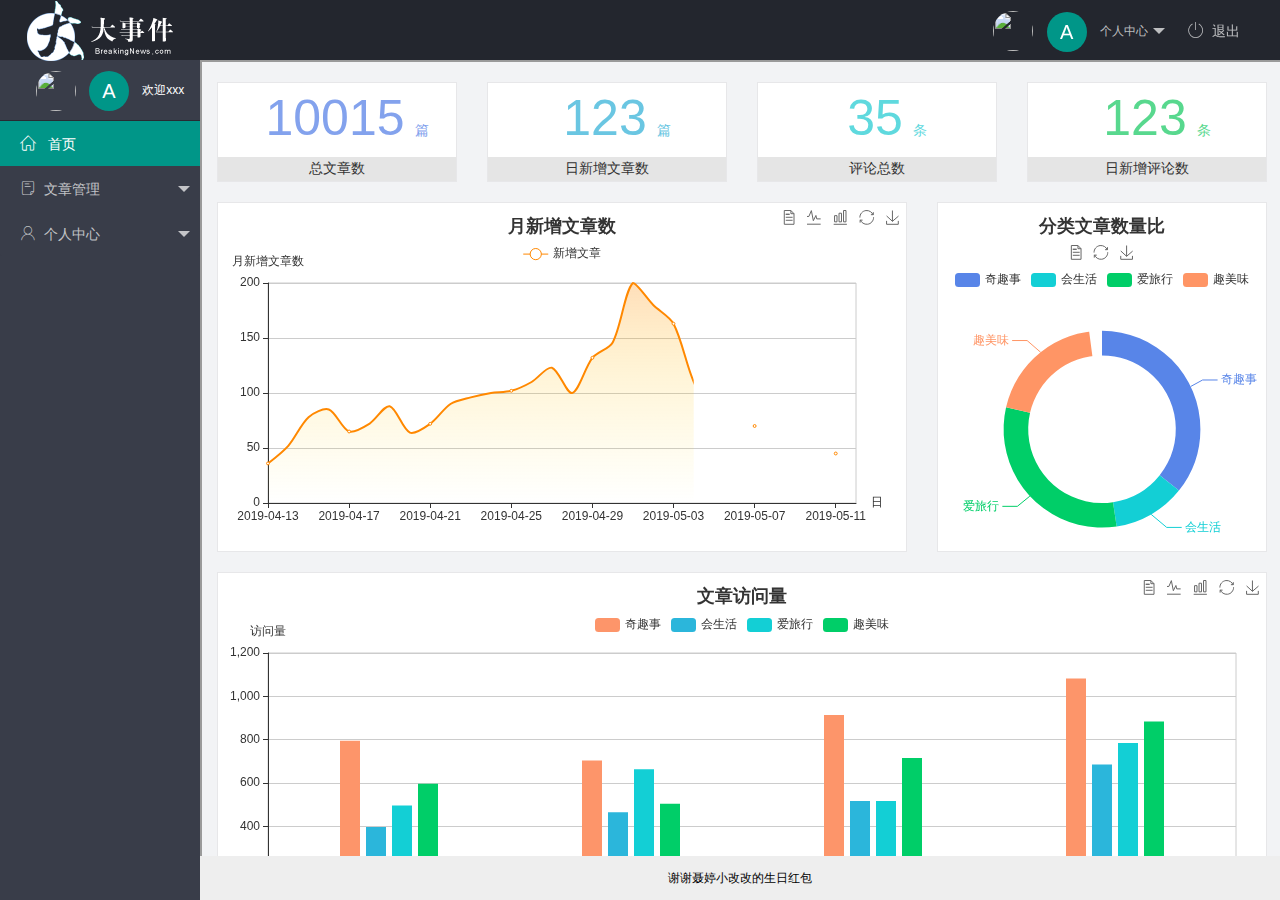
==== commit 5cd9c631: "提交优化" ====
--- a/index.html
+++ b/index.html
@@ -65,7 +65,7 @@
             <a href="javascript:;"><span class='iconfont icon-user'></span>个人中心</a>
             <dl class="layui-nav-child">
               <dd><a href="./user_info.html" target="fm"> <i class='layui-icon layui-icon-app'></i>基本资料</a></dd>
-              <dd><a href="javascript:;"> <i class='layui-icon layui-icon-app'></i>更换头像</a></dd>
+              <dd><a href="./user_avatar.html" target="fm"> <i class='layui-icon layui-icon-app'></i>更换头像</a></dd>
               <dd><a href="./user_pwd.html" target="fm"> <i class='layui-icon layui-icon-app'></i>重置密码</a></dd>
             </dl>
           </li>
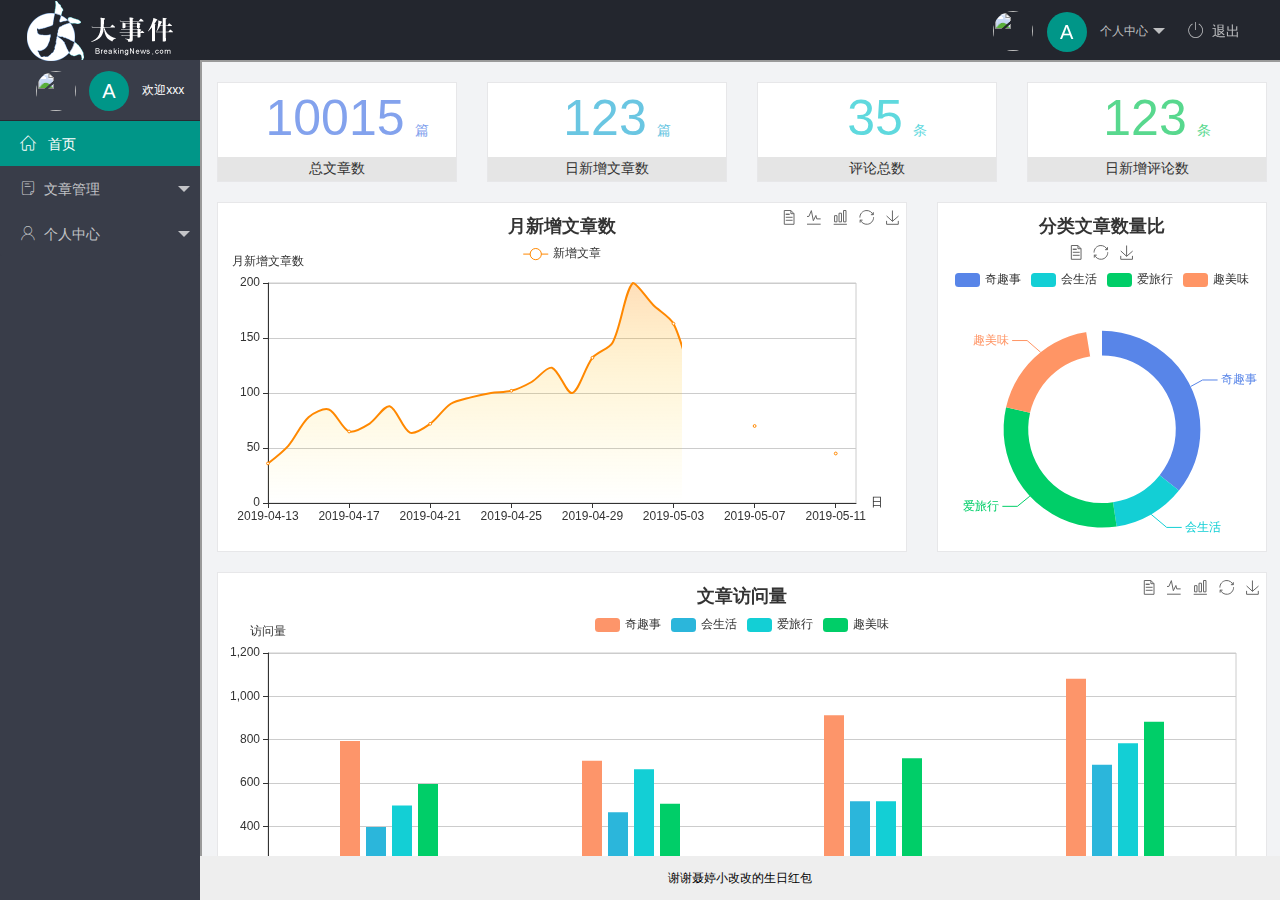
==== commit a89f4e48: "文章类别" ====
--- a/index.html
+++ b/index.html
@@ -26,11 +26,9 @@
             个人中心
           </a>
           <dl class="layui-nav-child">
-            <dd><a href="">
-
-                基本资料</a></dd>
-            <dd><a href="">更换头像</a></dd>
-            <dd><a href="">重置密码</a></dd>
+            <dd><a href="./user_info.html" target="fm"> <i class='layui-icon layui-icon-app'></i>基本资料</a></dd>
+            <dd><a href="./user_avatar.html" target="fm"> <i class='layui-icon layui-icon-app'></i>更换头像</a></dd>
+            <dd><a href="./user_pwd.html" target="fm"> <i class='layui-icon layui-icon-app'></i>重置密码</a></dd>
           </dl>
         </li>
         <li class="layui-nav-item"><a href="javascript:;" class="tuichu"><span
@@ -56,7 +54,7 @@
           <li class="layui-nav-item">
             <a class="" href="javascript:;"><span class='iconfont icon-16'></span>文章管理</a>
             <dl class="layui-nav-child">
-              <dd><a href="javascript:;"> <i class='layui-icon layui-icon-app'></i>文章类别</a></dd>
+              <dd><a href="/art/art_cate.html" target="fm"> <i class='layui-icon layui-icon-app'></i>文章类别</a></dd>
               <dd><a href="javascript:;"> <i class='layui-icon layui-icon-app'></i>文章列表</a></dd>
               <dd><a href="javascript:;"> <i class='layui-icon layui-icon-app'></i>发布文章</a></dd>
             </dl>
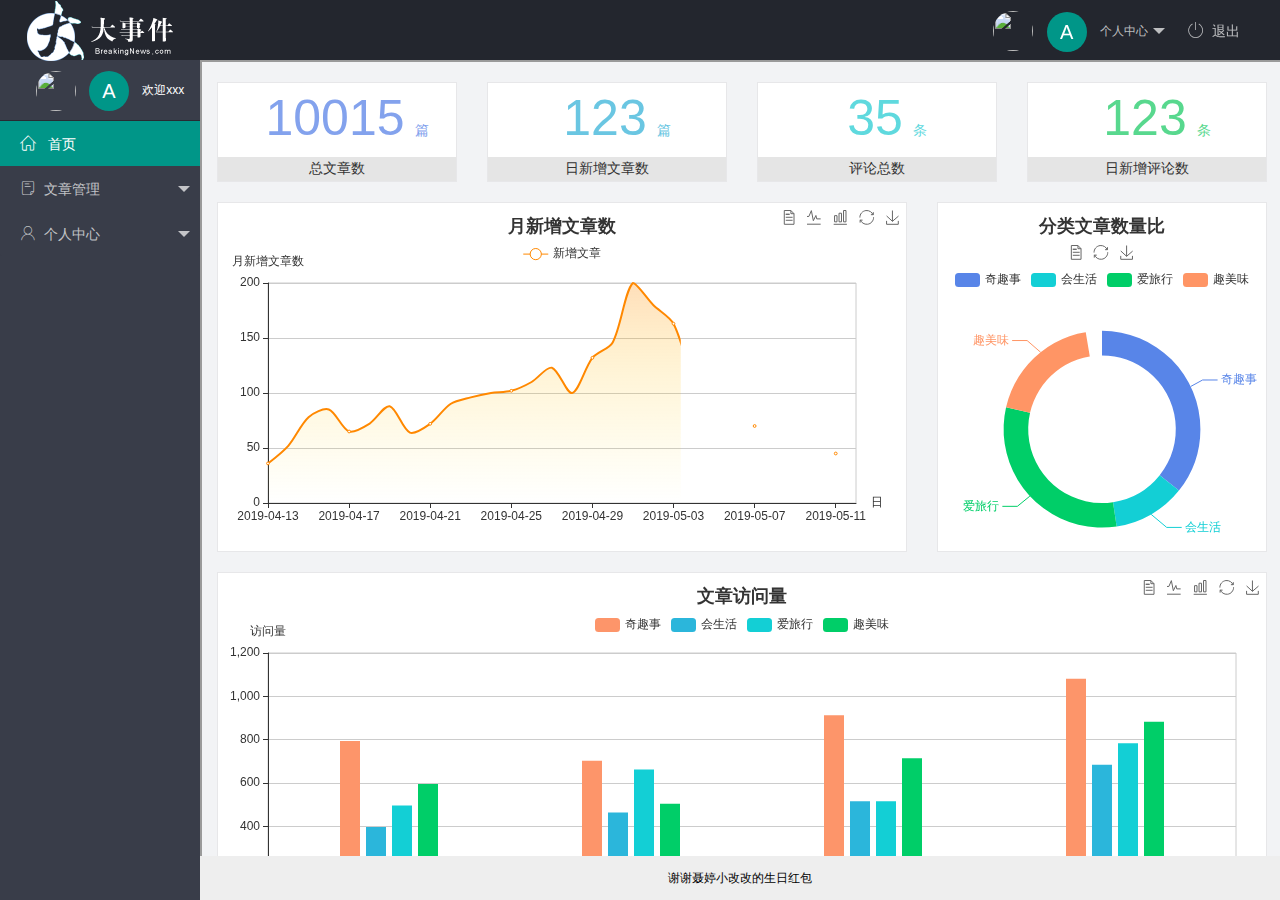
==== commit fbf651b8: "分页提交" ====
--- a/index.html
+++ b/index.html
@@ -55,7 +55,7 @@
             <a class="" href="javascript:;"><span class='iconfont icon-16'></span>文章管理</a>
             <dl class="layui-nav-child">
               <dd><a href="/art/art_cate.html" target="fm"> <i class='layui-icon layui-icon-app'></i>文章类别</a></dd>
-              <dd><a href="javascript:;"> <i class='layui-icon layui-icon-app'></i>文章列表</a></dd>
+              <dd><a href="/art/art_list.html" target="fm"> <i class='layui-icon layui-icon-app'></i>文章列表</a></dd>
               <dd><a href="javascript:;"> <i class='layui-icon layui-icon-app'></i>发布文章</a></dd>
             </dl>
           </li>
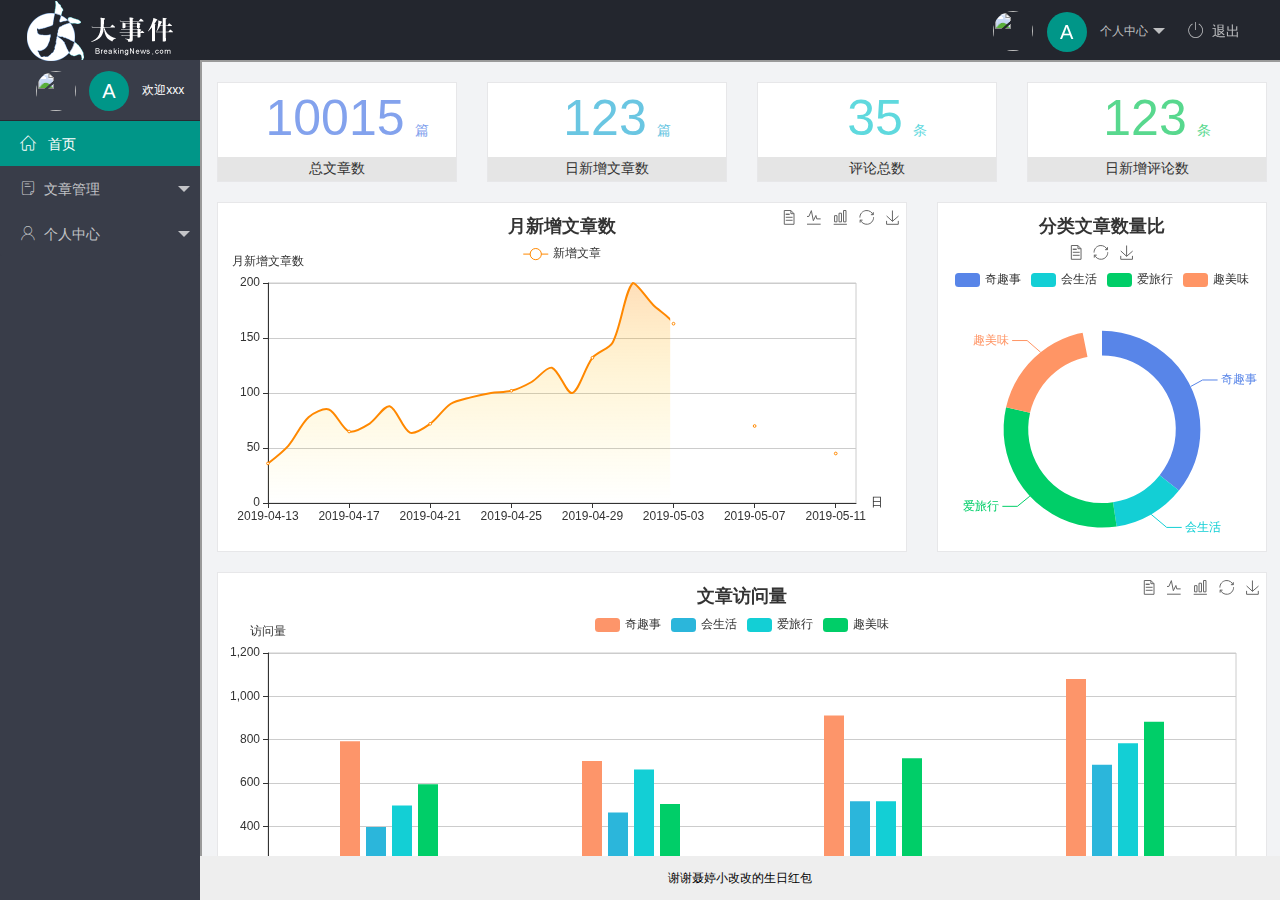
==== commit db98fd3f: "发布文章" ====
--- a/index.html
+++ b/index.html
@@ -56,7 +56,7 @@
             <dl class="layui-nav-child">
               <dd><a href="/art/art_cate.html" target="fm"> <i class='layui-icon layui-icon-app'></i>文章类别</a></dd>
               <dd><a href="/art/art_list.html" target="fm"> <i class='layui-icon layui-icon-app'></i>文章列表</a></dd>
-              <dd><a href="javascript:;"> <i class='layui-icon layui-icon-app'></i>发布文章</a></dd>
+              <dd><a href="/art/art_pub.html" target="fm"> <i class='layui-icon layui-icon-app'></i>发布文章</a></dd>
             </dl>
           </li>
           <li class="layui-nav-item">
